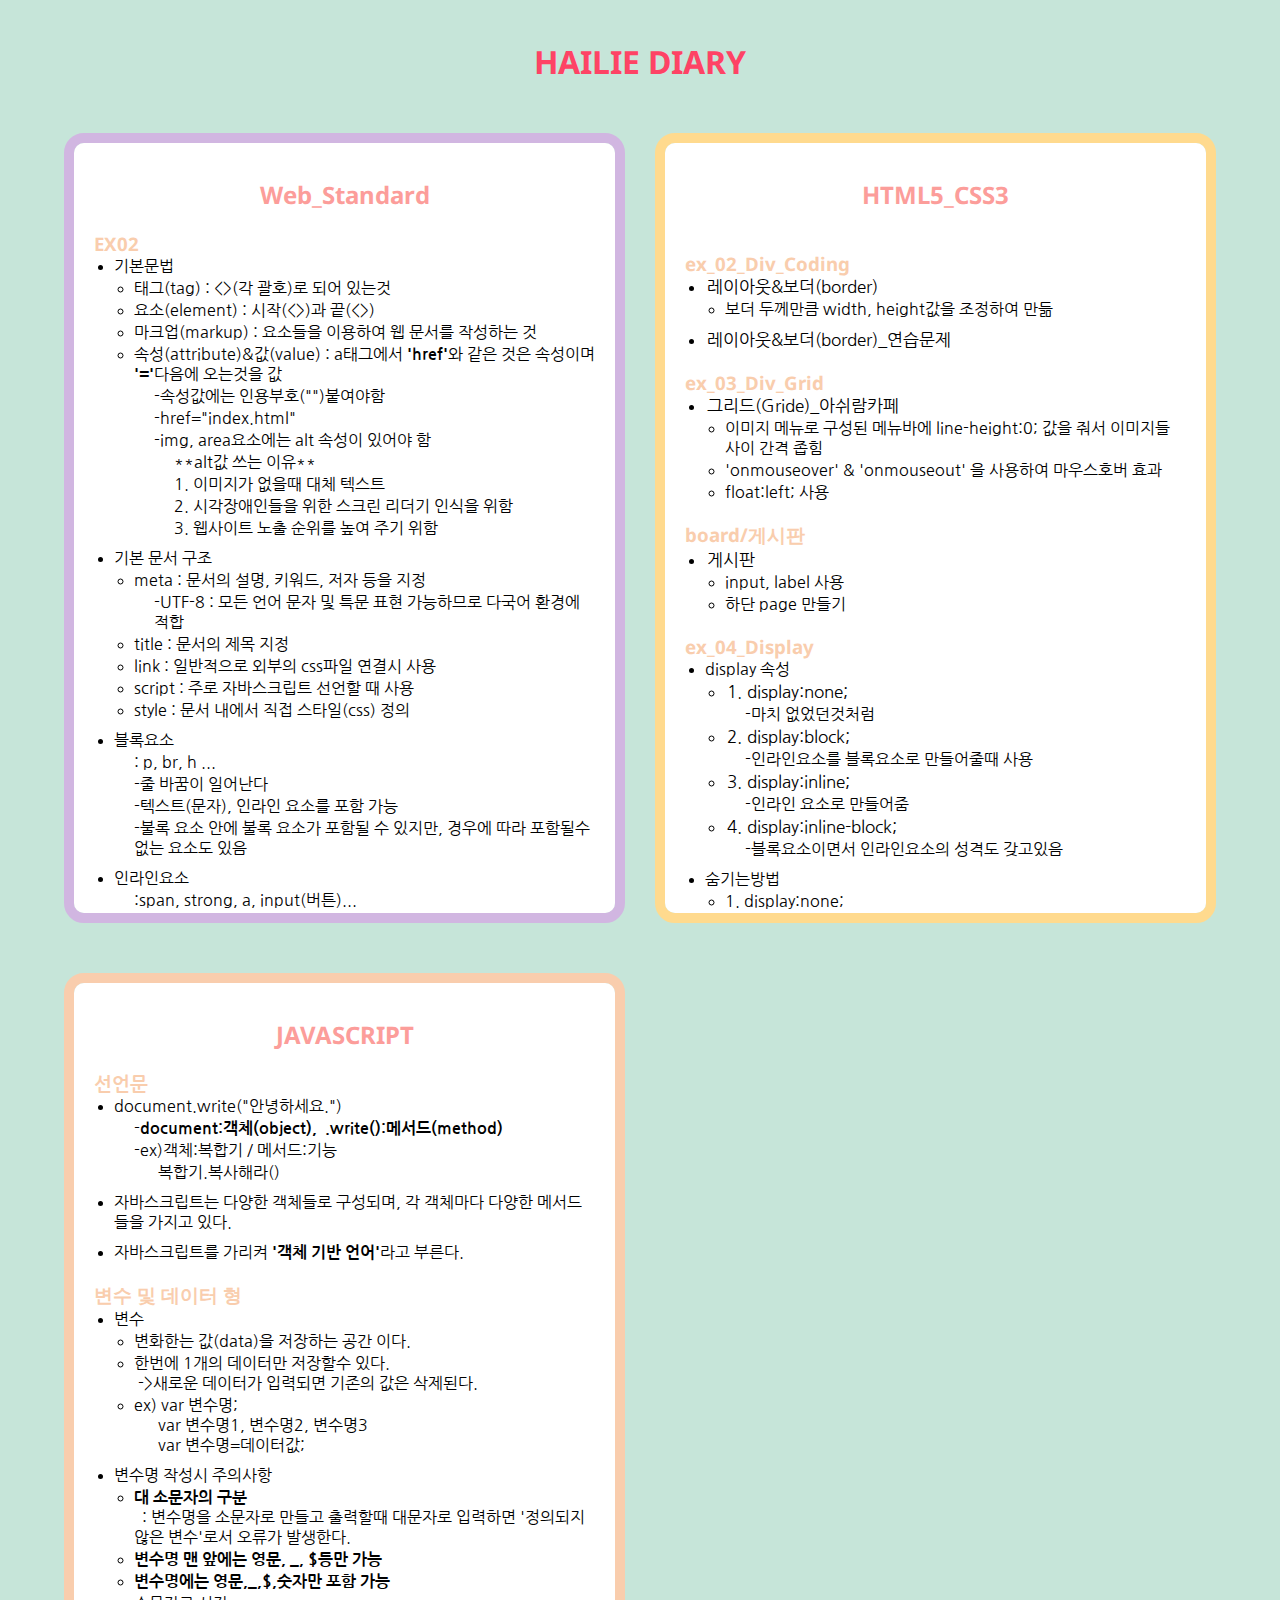
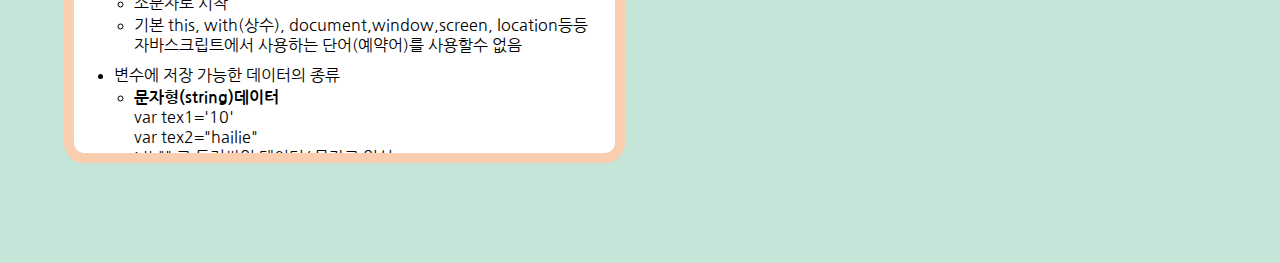
==== diary/index.html @ 3998e0fb "다이어리 - flex 개념 추가" ====
<!doctype html>
<html lang="ko">
<head>
	<meta charset="UTF-8">
	<title>HAILIE DIARY</title>
	<link href="https://fonts.googleapis.com/css?family=Nanum+Gothic:400,700|Noto+Sans:400,700" rel="stylesheet">
	<style>
		*{margin:0; padding:0; font-family: 'Nanum Gothic', sans-serif;}
		body{background:#c6e5d9; margin-top:40px; }
		p,a,ul,li{font-family: 'Nanum Gothic', sans-serif;}
		#BOX{width:90%; margin: 50px auto 20px auto; }
		#box1{width:47%; height:770px; overflow:hidden; overflow-y:scroll; background:#fff; border:10px solid #d1b6e1; border-radius:20px; float:left; margin-bottom:50px;}
		#box2{width:47%; height:770px; overflow:hidden; overflow-y:scroll; margin-bottom:50px; background:#fff; border:10px solid #ffda8e; border-radius:20px; float:right;}
		#box3{width:47%; height:770px; overflow:hidden; overflow-y:scroll; margin-bottom:100px; background:#fff; border:10px solid #f9cdad; border-radius:20px; float:left;}
		#box4{width:47%; height:770px; overflow:hidden; overflow-y:scroll; margin-bottom:100px; background:#fff; border:10px solid #a5d296; border-radius:20px; float:right;}
			#box_wrap{padding:15px 20px;}
			h1,h2,h3{color:; font-family: 'Noto Sans', sans-serif; }
			
			h1{color:#fe4365; text-align:center;}
			h2{color:#fc9d9a;padding:20px 0; text-align:center;}
			h3{color:#f9cdad; margin-top:20px;}
			h3>a{color:#f9cdad; margin-top:20px;}
			ul>li{margin-left:20px; margin-bottom:10px;}
			ul li a{padding:2px; text-decoration: none; font-size:17px;}
			ul li>a:hover{color:#3b8686; background:#f8f1dd; font-weight:bold;}
			ul>li>ul>li{margin-bottom:2px; margin-top:2px;}
			a{text-decoration:none; color:#000;}
			
		.mb2{margin-bottom:20px;}
		.mt0{margin-top:0;}
		.purple{color:#bf00ff;}
		.red{color:red; }
		.navy{color:navy;}
		.w50{display:block; width:50px; float:left;}
		.w60{display:block; width:60px; float:left;}
		.w90{display:block; width:90px; float:left;}
		.w120{display:block; width:120px; float:left;}
		.w150{display:block; width:150px; float:left;}
		.w200{display:block; width:200px; float:left;}
		.w250{display:block; width:250px; float:left;}
		.w300{display:block; width:300px; float:left;}
		.w350{display:block; width:350px; float:left;}
		.w450{display:block; width:450px; float:left;}
		.float{float:left;}
		.fr{float:right;}
		.stnone{list-style:none;}
		
	</style>
	<link rel="stylesheet" href="style.css"/>
</head>
<body>
	<h1>HAILIE DIARY</h1>
	<div id="BOX">
		<div id="box1">
			<div id="box_wrap">
				<h2>Web_Standard</h2>
				<ul>
					<!-- <h3>20190218</h3> -->
					<h3 class="mt0">EX02</h3>
					<li>기본문법
						<ul>
							<li>태그(tag) : <>(각 괄호)로 되어 있는것</li>
							<li>요소(element) : 시작(<>)과 끝(<>)</li>
							<li>마크업(markup) : 요소들을 이용하여 웹 문서를 작성하는 것</li>
							<li>속성(attribute)&값(value) : a태그에서 <strong>'href'</strong>와 같은 것은 속성이며 <strong>'='</strong>다음에 오는것을 값
								<ul style="list-style:none;">
									<li> -속성값에는 인용부호("")붙여야함</li>
									<li> -href="index.html"</li>
									<li> -img, area요소에는 alt 속성이 있어야 함
										<ul style="list-style:none;">
											<li>**alt값 쓰는 이유**</li>
											<li>1. 이미지가 없을때 대체 텍스트</li>
											<li>2. 시각장애인들을 위한 스크린 리더기 인식을 위함</li>
											<li>3. 웹사이트 노출 순위를 높여 주기 위함</li>
										</ul>
									</li>
								</ul>						
							</li>
						</ul>
					</li>
					<li>기본 문서 구조
						<ul>
							<li>meta : 문서의 설명, 키워드, 저자 등을 지정
								<ul style="list-style:none;">
									<li> -UTF-8 : 모든 언어 문자 및 특문 표현 가능하므로 다국어 환경에 적합</li>
								</ul>
							</li>
							<li>title : 문서의 제목 지정</li>
							<li>link : 일반적으로 외부의 css파일 연결시 사용</li>
							<li>script : 주로 자바스크립트 선언할 때 사용</li>
							<li>style :  문서 내에서 직접 스타일(css) 정의</li>
						</ul>
					</li>
					<li>블록요소
						<ul style="list-style:none;">
							<li>: p, br, h ...</li>
							<li>-줄 바꿈이 일어난다</li>
							<li>-텍스트(문자), 인라인 요소를 포함 가능</li>
							<li>-불록 요소 안에 불록 요소가 포함될 수 있지만, 경우에 따라 포함될수 없는 요소도 있음</li>
						</ul>
					</li>
					<li>인라인요소
						<ul style="list-style:none;">
							<li>:span, strong, a, input(버튼)...</li>
							<li>-줄 바꿈이 일어나지 않음</li>
							<li>-텍스트(문자), 인라인 요소를 포함할 수 있다.</li>
							<li>-인라인 요소는 블록 요소를 포함할 수 없다.</li>
							<li>-인라인 요소와 텍스트는 블록 요소 안에 포함되어야 한다.</li>
							<li>-인라인요소를 블록 요소로 설정해주고 싶을때 display:block; </li>
						</ul>
					</li>
					<li><a href="Web_Standard/ex02/unit02_01.html" target="_">h, p, br 요소</a>
						<ul>
							<li>h : 제목/ h1~h6
								<ul style="list-style:none;">
									<li>h1은 상호명(로고)으로 처리</li>
									<li>순서대로 정의할것 h1 > h2 > h3</li>
									<li>내용의 흐름이나 중요도에 따라 여러번 정의 가능</li>
								</ul>
							</li>
							<li>p : 단락을 정의하는 문단태그</li>
							<li>br : 줄바꿈 태그</li>
						</ul>
					</li>
					<li><a href="Web_Standard/ex02/unit02_02.html" target="_">Entity 코드(특수문자) 연습</a></li>
					<li><a href="Web_Standard/ex02/Entity.html" target="_">Entity 코드(특수문자) 정리</a>
						<ul>
							<li>모든 나라에서 동일하게 사용되는 특수 문자</li>
						</ul>
					</li>
					<li><a href="Web_Standard/ex02/unit03_01.html" target="_">텍스트 관련 요소의 사용</a>
						<ul>
							<li><span class="w120">abbr</span>보조설명</li>
							<li><span class="w120">address</span>문서의 연락처 정보 </li>
							<li><span class="w120">strong</span><strong>텍스트 강조</strong></li>
							<li><span class="w120">sub</span><sub>아랫첨자</sub></li>
							<li><span class="w120">sup</span><sup>윗첨자</sup></li>
							<li><span class="w120">blockquote</span>인용문</li>
							<li><span class="w120">em</span><em>이탤릭체</em></li>
							<li><span class="w120">ins</span><ins>밑줄</ins></li>
							<li><span class="w120">del</span><del>가운데 취소 선</del> </li>
						</ul>
					</li>
					<li><a href="Web_Standard/ex02/unit03_02.html" target="_">텍스트 관련 요소의 사용</a>
						<ul>
							<li><span class="w120">mark</span><mark>형광펜</mark> ( 다른색상을 쓰고싶다면 css로변경)</li>
							<li><span class="w120">meter</span>value값을 줘야 수치가보임</li>
							<li><span class="w120">progress</span>max, value 값 필요/ 진행상태보여주기</li>
							<li><span class="w120">time</span>time datetime="1993-12-05" 지금은 실행안됌</li>
							<li><span class="w120">ruby, rt</span>한자 </li>
						</ul>
					</li>
					<li><a href="Web_Standard/ex02/unit04_01.html" target="_">목록 문단 입력하기</a>
						<ul>
							<li><span class="w120">o</span>순차적 목록</li>
							<li><span class="w120">ul</span>비순차적 목록</li>
						</ul>
					</li>
					<li><a href="Web_Standard/ex02/unit04_02.html" target="_">목록 정의하기</a>
						<ul>
							<li><span class="w120">dl</span>정의 내리고자 하는 용어 정리 리스트</li>
							<li><span class="w120">dt</span>타이틀</li>
							<li><span class="w120">dd</span>내용</li>
						</ul>
					</li>
					<li><a href="Web_Standard/ex02/index2.html" target="_">시맨틱 태그1 : 위치 역할</a>
						<ul>
							<li>시맨틱 태그 : 의미가 있는 태그
								<ul style="list-style:none;">
									<li> : 개발자로 하여금 문서의 의미론적인 구조를 쉽게 파악할 수 있게 해줌</li>
									<li> : 검색엔진에게도 의미론적으로 중요한 부분과 덜 중요한 부분을 파악 할 수 있게 해주어 효율적인 검색을 하도록 만듦<br/>&nbsp;&nbsp;(쉽게 검색되는 문서를 만들수록 검색엔진에 쉽게 노출/ 아무리 좋은 내용을 가진 문서라도 검색엔진에 노출이 안되면 무용지물</li>
									<li> : 낮은 브라우저에서 인지 못하므로 아이디 설정 해줄것 **</li>
									<li><span class="w120">-header</span>사이트 전체에 대한 머릿말, 사이트 제목, GNB</li>
									<li><span class="w120">-section</span>컨텐츠</li>
									<li><span class="w120">-nav</span>메뉴</li>
									<li><span class="w120">-aside</span>페이지의 주요 내용을 제외한 부수적 내용</li>
									<li><span class="w120">-article</span>페이지에서 전달하고자 하는 실제 내용, 독립적인 문서로서 베포 가능한 문단</li>
									<li><span class="w120">-footer</span>페이지 혹은 회사 정보 등 하단 요소들의 그룹, 저작권 정보 연락처 등</li>
								</ul>
							</li>
						</ul>
					</li>
					<li><a href="Web_Standard/ex02/unit05_02.html" target="_">시맨틱 태그 적용</a></li>
					<li><a href="Web_Standard/ex02/index3.html" target="_">연습문제1(시맨틱태그적용)</a>
						<ul>
							<li><span class="w120">float:left;</span>띄워서 옆으로 정렬/ 부모가 자식을 감싸는 규칙 해제</li>
							<li><span class="w120">clear:both;</span>float:left로 옆으로 정렬한걸 아래로 떨어지게 하기</li>
						</ul>
					</li>
					<li><a href="Web_Standard/ex02/total01.html" target="_">연습문제2</a></li>
					<li class="mb2"><a href="Web_Standard/ex02/total2.html" target="_">연습문제3</a></li>
					
					<!-- <h3>20190219</h3> -->
					<h3>EX03</h3>
					<li><a href="Web_Standard/ex03/unit01_01.html" target="_">이미지 삽입하기 : img</a>
						<ul>
							<li>웹 문서에 이미지를 불러오는 요소 / 인라인요소</li>
						</ul>
					
					</li>
					<li><a href="Web_Standard/ex03/unit01_02.html" target="_">이미지 캡션 달기 : figure, figcaption</a>
						<ul>
							<li><span class="w120">figure</span>이미지와, figcaption감싸주는 부모태그</li>
							<li><span class="w120">figcaption</span>이미지 설명글</li>
						</ul>
					</li>
					<li><a href="Web_Standard/ex03/unit02_01.html" target="_">사운드 삽입하기 : audio</a>
						<ul>
							<li>source src="" / :source 는 단일로 사용 ( 많은브라우저에서 보이기위함) </li>
						</ul>
					</li>
					<li><a href="Web_Standard/ex03/unit02_02.html" target="_">동영상 무비 삽입하기 : video</a></li>
					<li><a href="Web_Standard/ex03/unit03_01.html" target="_">하이퍼링크 요소 다루기 : a</a>
						<ul>
							<li>텍스트 또는 이미지를 통해 다른곳으로 정보를 연결해 주는 역할</li>
						</ul>
					</li>
					<li><a href="Web_Standard/ex03/unit03_02.html" target="_">네임앵커를 이용하기 : ID, #</a>
						<ul>
							<li>이름을 지어주어 선택시 지어준 이름을 찾아 이동하기</li>
						</ul>
					</li>
					<li><a href="Web_Standard/ex03/unit03_03.html" target="_">이미지맵을 이용한 하이퍼링크 연결(좌표)</a></li>
					<li><a href="Web_Standard/ex03/unit04_01.html" target="_">인라인 프레임 삽입하기(frame)</a></li>
					<li><a href="Web_Standard/ex03/unit04_02.html" target="_">인라인 프레임에서 하이퍼링크 연결하기</a></li>
					<li><a href="Web_Standard/ex03/total1.html" target="_">연습문제1</a></li>
					<li><a href="Web_Standard/ex03/total2.html" target="_">연습문제2</a></li>
					
					<h3>EX04</h3>
					<li><a href="Web_Standard/ex04/unit01_01.html" target="_">테이블 삽입하기</a>
						<ul>
							<li><span class="w120">table</span>표</li>
							<li><span class="w120">tr</span>행</li>
							<li><span class="w120">th, td</span>열
								<ul>
									<li>블럭요소/width값, padding값 다 먹음</li>
									<li>border-collapse:collapse;</li>
								</ul>
							</li>
						</ul>
					</li>
					<li><a href="Web_Standard/ex04/unit01_02.html" target="_">테이블 삽입하기2</a>
						<ul>
							<li><span class="w120">colspan</span>열 합치기</li>
							<li><span class="w120">rowspan</span>행 합치기</li>
						</ul>
					</li>
					<!-- <h3>20190220</h3> -->
					<li><a href="Web_Standard/ex04/unit02_01.html" target="_">테이블 배경색 넣기 : col span="1"</a></li>
					<li><a href="Web_Standard/ex04/unit02_02.html" target="_">테이블 배경색 넣기 : thead/tbody/tfoot</a></li>
					<li><a href="Web_Standard/ex04/unit03_01.html" target="_">예약문의 : form>input종류</a>
						<ul>
							<li>form : 온라인 서식에서 작성한 값들을 서버 프로그랩(서버값 처리)으로 전송하는 역할</li>
							<li>블록요소</li>
							<li><span class="w120">action</span>서식에서 작성한 값들을 처리하는 서버 프로그램 주소</li>
							<li><span class="w120">method</span>서식의 값들을 서버 프로그램에 어떤 방법으로 전달 할 것인지 처리하는 부분
								<ul style="list-style:none;">
									<li>>get : 주소창에 중요한 정보값들이 노출, 전송할수 있는 데이터가 적음</li>
									<li>>post : 전송되는 데이터 값들이 노출되지 않음, 많은 양의 데이터 전송 가능</li>
								</ul>
							</li>
						</ul>
					</li>
					<li><a href="Web_Standard/ex04/unit03_02.html" target="_">예약문의 : input _ label>radio,checkbox</a>
						<ul>
							<li>label 에 감싼 input은 텍스트를 선택해도 선택이 가능</li>
							<li>라디오 버튼은 네임이 같아야 하고 / 네임이 다를경우 다 선택 됌***</li>
							<li>체크박스 네임은 다 달라야함 ***</li>
							<li style="list-style:none;">**input의 type**</li>
							<li>-text
								<ul style="list-style:none;">
									<li>: 한 줄 글 입력 상자</li>
									<li>: size 속성은 글상자의 가로길이</li>
									<li>: maxlength 속성은 최대 글자 수</li>
								</ul>
							</li>
							<li>-password
								<ul style="list-style:none;">
									<li>: 비밀번호 입력 상자, 입력된 내용은 * 로 표시</li>
								</ul>						
							</li>
							<li>-radio
								<ul style="list-style:none;">
									<li>:라디오 버튼</li>
									<li>:여러 중 하나만 선택 가능</li>
									<li>:name값이 같아야 함</li>
									<li>:value는 체크 시 실제 전송되는 값</li>
								</ul>
							</li>
							<li>-checkbox
								<ul style="list-style:none;">
									<li>:체크박스</li>
									<li>:다중 선택 가능</li>
									<li>:name값이 서로 다름</li>
								</ul>
							</li>
							<li>-submit
								<ul style="list-style:none;">
									<li>:전송 버튼</li>
									<li>:calue 속성은 버튼에 표시할 글자</li>
								</ul>
							</li>
							<li>-reset
								<ul style="list-style:none;">
									<li>:초기화 버튼</li>
								</ul>
							</li>
							<li>-button
								<ul style="list-style:none;">
									<li>:범용 버튼</li>
								</ul>
							</li>
							<li>-image
								<ul style="list-style:none;">
									<li>:이미지 버튼</li>
									<li>:alt 속성은 반드시 명시</li>
								</ul>
							</li>
							<li>-file
								<ul style="list-style:none;">
									<li>:첨부파일</li>
								</ul>
							</li>
							<li>-hidden
								<ul style="list-style:none;">
									<li>:화면에 표시되지 않음</li>
									<li>:사용자에게 노출할 필요가 없는 데이터 지정</li>
								</ul>
							</li>
						</ul>
					</li>
					<li><a href="Web_Standard/ex04/unit03_03.html" target="_">예약문의 : input버튼 _ image,submit,reset,button</a>
						<ul>
							<li>input에 글씨가 검은색이면 value / 회색이면 placeholder 값</li>
						</ul>
					</li>
					<li><a href="Web_Standard/ex04/unit04_01.html" target="_">예약문의 : fieldset>legend</a></li>
					<li><a href="Web_Standard/ex04/unit04_02.html" target="_">예약문의 : textarea/select</a>
						<ul>
							<li>첫번째 option ---선택---은 어떠한 행위를 하는것이 아닌 상단 노출이므로 value 값 없음 </li>
							<li>label에 for값과 textarea에 id값이 같아야 한다. / label에 for값은 분리될때만 필요하다. </li>
						</ul>
					</li>
					<li><a href="Web_Standard/ex04/total1.html" target="_">연습문제1_table</a></li>
					<li><a href="Web_Standard/ex04/total2.html" target="_">연습문제2_member login</a></li>
					
					
					<h3>EX05</h3>
					<li><a href="Web_Standard/ex05/unit01_01.html" target="_">블록 요소에 인라인 방식으로 CSS 적용</a></li>
					<li><a href="Web_Standard/ex05/unit01_02.html" target="_">span 요소의 사용과 특정 글자 꾸미기</a>
						<ul>
							<li><span class="w120">span</span>인라인요소, 문장 안에서 특정 요소 묶어줌</li>
						</ul>
					</li>
					<li><a href="Web_Standard/ex05/unit02_01.html" target="_">문서 전체의 배경 색상, 글자 색상 적용</a>
						<ul>
							<li>background-color:#000000; color:#ffffff;</li>
						</ul>
					</li>
					<li><a href="Web_Standard/ex05/unit02_02.html" target="_">문단에 CSS 적용</a></li>
					<li><a href="Web_Standard/ex05/unit03_01.html" target="_">link 요소로 CSS 문서 연결</a></li>
					<li><a href="Web_Standard/ex05/unit03_02.html" target="_">@import로 CSS 문서 연결</a>
						<ul>
							<li><span class="w120">@import</span>들여오는것 / 다른컴퓨터 또는 시스템으로부터 자기의 시스템안에 데이터등을 들여놓는것</li>
						</ul>				
					</li>
					<li><a href="Web_Standard/ex05/unit04_01.html" target="_">둥근 모서리 만들기 (prefix사용)</a>
						<ul>
							<li>border-radius:10px;</li>
							<li>벤더프리픽스(vender prefix)란? 각자 자기 웹사이트상에서 문제없이 실행되도록 속성 앞에 자사를 의미하는 머리글자를 추가하는것</li>
							<ul style="list-style:none;">
								<li>-webkit- 크롬,사파리</li>
								<li>-moz- 파이어폭스 </li>
								<li>-ms- 마이크로소프트</li>
								<li>-o-	오페라 </li>
							</ul>
						</ul>
					</li>
					<li><a href="Web_Standard/ex05/unit04_02.html" target="_">박스 그림자 효과 만들기(prefix사용)</a>
						<ul>
							<li>box-shadow:10px(x축) 10px(y축) 10px(블러) #000000;</li>
						</ul>
					</li>
					<li><a href="Web_Standard/ex05/total2.html" target="_">연습문제1</a></li>
					
					<!-- <h3>20190221</h3> -->
					<h3>EX06</h3>
					<li><a href="Web_Standard/ex06/unit01_01.html" target="_">태그 선택자 1 (h3,li)</a>
						<ul>
							<li>태그선택자란? 태그 이름 그대로 가져다 쓰는 선택자</li>
						</ul>
					</li>
					<li><a href="Web_Standard/ex06/unit01_02.html" target="_">태그 선택자 2 (h3,li)</a></li>
					<li><a href="Web_Standard/ex06/unit02_01.html" target="_">클래스 선택자 1</a>
						<ul>
							<li>class로 붙인 이름을 가져다 쓰는 선택자 / '.' 을 붙여 표기</li>
						</ul>
					</li>
					<li><a href="Web_Standard/ex06/unit02_02.html" target="_">클래스 선택자 2</a></li>
					<li><a href="Web_Standard/ex06/unit03_01.html" target="_">아이디 선택자 1</a>
						<ul>
							<li>id로 붙인 이름을 가져다 쓰는 선택자 / '#' 을 붙여 표기</li>
						</ul>
					</li>
					<li><a href="Web_Standard/ex06/unit03_02.html" target="_">아이디 선택자 2</a></li>
					<li><a href="Web_Standard/ex06/unit04_01.html" target="_">속성 선택자 1 : a[title]{ }</a></li>
					<li><a href="Web_Standard/ex06/unit04_02.html" target="_">속성 선택자 2 : a[title^,$,*]{ }</a>
						<ul>
							<li>(IE6에선 표현X)</li>
							<li>a[title="조주기능사"] >> 타이틀에 '조주기능사' 단어 찾기</li>
							<li>a[title^="제과"] >> 타이틀에 '제과' 로 시작하는 단어 들어가있는 타이틀 찾기</li>
							<li>a[title$="기능장"] >> 타이틀에 '기능장'으로 끝나는 단어 타이틀 찾기</li>
							<li>a[title*="산업기사"] >> 타이틀에 '산업기사' 단어 들어있는 타이틀 전부 찾기</li>
						</ul>
					</li>
					<li><a href="Web_Standard/ex06/unit05_01.html" target="_">자식 선택자 사용 : h2>span{ }</a>
						<ul>
							<li>현재 요소 내의 바로 아래 나오는 요소만을 가리키는 선택자(IE6에선 표현X)</li>
						</ul>
					</li>
					<li><a href="Web_Standard/ex06/unit05_02.html" target="_">인접 형제 선택자 사용 : li+li{} </a>
						<ul>
							<li>현재 요소 밖의 바로 뒤에 나오는 요소만을 가리키는 선택자(IE6에선 표현X)</li>
						</ul>
					</li>
					<li><a href="Web_Standard/ex06/unit06_01.html" target="_">링크 관련 가상 클래스 선택자 : a:link, visited, hover, active</a>
						<ul>
							<li>링크 걸린 글자에 스타일을 부여 하는것 (IE6에선 표현X)
								<ul style="list-style:none;">
									<li><span class="w120">a:link</span>링크된 글자를 보고만 있을 떄의 스타일을 주는 선택자</li>
									<li><span class="w120">a:visited</span>링크된 글자를 눌러 해당 페이지에 갔다가 돌아온 경우의 스타일을 주는 선택자</li>
									<li><span class="w120">a:hover</span>링크 걸린 글자에 마우스가 닿았을 경우의 스타일을 주는 선택자</li>
									<li><span class="w120">a:active</span>링크 걸린 글자가 활성화되었을 경우의 스타일을 주는 선택자 (클릭했다 돌아왔거나, 클릭하려다 만경우)</li>
									<li><span class="w120">a:focus</span>링크 걸린 글자에 포커스가 생길 경우의 스타일을 준느 선택자 (탭키 등으로 포커스가 나타날 경우)</li>
								</ul>
							</li>
						</ul>
					</li>
					<li><a href="Web_Standard/ex06/unit06_02.html" target="_">동적 가상 클래스 선택자 : input:hover, focus</a></li>
					<li><a href="Web_Standard/ex06/unit07_01.html" target="_">첫 번째, 짝수 번째, 세 번째 li 요소 꾸미기 : li:first-child, nth-child</a>
						<ul>
							<li>요소의 세부 조건까지 나타낼 수 있는 선택자 (IE6에선 표현X)
								<ul style="list-style:none;">
									<li>**수도 클래스 선택자 종류**</li>
									<li><span class="w120">:first-letter</span>요소의 첫 글자</li>
									<li><span class="w120">:first-line</span>요소의 첫 줄</li>
									<li><span class="w120">:first-child</span>같은 요소 중 첫 번째 요소</li>
									<li><span class="w120">:last-child</span>같은 요소 중 마지막 요소</li>
									<li><span class="w120">:before</span>요소의 맨 앞에 배치하는 마크업에는 없는 가상 요소</li>
									<li><span class="w120">:after</span>요소의 맨 뒤에 배치하는 마크업에는 없는 가상 요소</li>
								</ul>
							</li>
						</ul>
					</li>
					<li><a href="Web_Standard/ex06/unit07_02.html" target="_">순서와 관련있는 가상 선택자 : p:first-letter, first-line</a></li>
					<li><a href="Web_Standard/ex06/unit07_03.html" target="_">순서와 관련있는 가상 선택자 : p:first-letter, first-line</a></li>
					<li><a href="Web_Standard/ex06/unit8_01.html" target="_">전체 선택자 : *{ }</a>
						<ul>
							<li>페이지의 모든 요소를 가리키는 선택자</li>
						</ul>
					</li>
					<li><a href="Web_Standard/ex06/unit8_02.html" target="_">그룹 선택자(다중 선택자) : h1, h2, h3{ }</a></li>
					<li><a href="Web_Standard/ex06/unit9_01.html" target="_">소속을 정하는 트리 구조의 하위 자손 선택자 1 </a>
						<ul>
							<li><span class="w120">#healthBox2>p{ }</span>바로 밑에 자식만 선택</li>
						</ul>
					</li>
					<li><a href="Web_Standard/ex06/unit9_02.html" target="_">소속을 정하는 트리 구조의 하위 자손 선택자 2 </a>
						<ul>
							<li><span class="w120">#box1 h</span>#box1안에 h2 다 선택</li>
						</ul>
					</li>
					<li><a href="Web_Standard/ex06/unit10_01.html" target="_">속성 값의 상속 관계 알아보기: #cookingSrc p span{ }</a></li>
					<li><a href="Web_Standard/ex06/unit10_02.html" target="_">선택자간의 우선 순위 알아보기</a>
						<ul>
							<li><span class="w300">#bgPage1{color:#ffffff;}</span> >> 100점 <br/>
								<span class="w300">#bgPage1.bgPage2{color:#ccff00;}</span> >>110점 (id랑 class랑 붙여서 써야 110점이됌)<br/> 
								<span class="w300">span{color:red !important;}</span> >> span은 1점 이지만 "!important"를 붙임으로 제일 우선순위<br/>
							</li>
						</ul>
					</li>
					<li><a href="Web_Standard/ex06/total1.html" target="_">연습문제1</a></li>
					<li><a href="Web_Standard/ex06/total2.html" target="_">연습문제2</a></li>
				
					<!-- <h3>20190222</h3> -->
					<h3>EX07</h3>
					<li><a href="Web_Standard/ex07/unit01_01.html" target="_">글자와 관련된 속성</a>
						<ul>
							<li><span class="w150">font-weight</span>>>굵기 : bold, bolder(더굵게), normal, lighter </li>
							<li><span class="w150">font-family</span>>>서체</li>
							<li><span class="w150">font-style</span>>>서체모양:italic(기울게), bold, oblique(기울게), normal</li>
							<li><span class="w150">font-size</span>>>폰트크기</li>
							<li><span class="w150">font-variant</span>>>변체:normal, small-caps(소문자를 대문자로)</li>
							<li><span class="w150">color</span>>>폰트 색상</li>
							<li><span class="w150">font-variant</span>>>small-caps; 작은대문자 만들어!</li>
							<li><span class="w150">font</span>>>속성표기법(띄어쓰기로구분) <br/>
								<span class="w150">&nbsp;</span>EX)font : small-caps italic 30px "Times New Roman"</li>
						</ul>
					</li>
					<li><a href="Web_Standard/ex07/unit01_02.html" target="_">문단에 관련된 속성</a>
						<ul>
							<li><span class="w150">text-align</span>>>텍스트 정렬/블록 요소에만 사용 (left,center,right,justify)</li>
							<li><span class="w150">vertical-align</span>>>이미지나 폼 요소를 위, 가운데, 아래 등 세로정렬/img, input, select, th, td 등 사용(top, middle, bottom)</li>
							<li><span class="w150">line-height</span>>>줄 간격(%,em,px)</li>
							<li><span class="w150">text-decoration</span>>>밑줄, 윗줄, 가운데 줄, 밑줄 없애기(underline, overline, line-through, none)</li>
							<li><span class="w150">text-indent</span>>>문단의 첫머리 들여쓰기, 블록 요소에만 사용(px, %)</li>
							<li><span class="w150">text-transform</span>>>대소문자 변경(uppercase, lowercase, capitalize)</li>
							<li><span class="w150">word-spacing</span>>>단어와 단어 사이 간격 </li>
							<li><span class="w150">letter-spacing</span>>>글자와 글자간의 간격(px, %)</li>
						</ul>
					</li>
					<li><a href="Web_Standard/ex07/unit01_03.html" target="_">글 문단의 흐름 방향, 공백 처리에 관련된 속성</a>
						<ul>
							<li><span class="w150">direction</span>>>텍스트 방향 지정(ltr:왼쪽에서 오른쪽/rtl:오른쪽에서 왼쪽)</li>
							<li><span class="w150">white-space</span>
								>>화면창이 줄어들어도 자동줄바꿈 X: nowrap; (width값줘도 적용안됌) <br/>
								<span class="w150">&nbsp;</span>&nbsp;&nbsp;코딩창에 쓴대로 그대로 보여줘 : pre;  <br/>
								<span class="w150">&nbsp;</span>&nbsp;&nbsp;+overflow:hidden 추가하면 width값 이외의 텍스트 사라짐	
							</li>
							<li><span class="w150">overflow:hidden;</span>>>넘치는거 숨겨</li>
							<li><span class="w250">text-overflow:ellipsis;</span>>>width값때문에 넘쳐서 안보이는거 표시"..." /width 값보다 텍스트많아야함 </li>
						</ul>
					</li>
					<li><a href="Web_Standard/ex07/unit02_01.html" target="_">목록 문단에 이미지, 위치, 스타일 제어 : list-style</a>
						<ul>
							<li><span class="w150">list-style:none;</span>>>li 리스트 스타일 없애!</li>
							<li><span class="w150">list-style:disc;</span>>>기본 리스트 스타일 (점)</li>
							<li><span class="w150">list-style:circle;</span>>>투뎁스 리스트 스타일 (원)</li>
							<li><span class="w150">list-style:square;</span>>>쓰리뎁스 리스트스타일 (네모)</li>
							<li><span class="w250">list-style-image:url(img/btn.gif);</span>>>리스트스타일 이미지로</li>
							<li><span class="w250">list-style-position:inside;</span>들여쓰기</li>
							<li><span class="w250">list-style-position : outside;</span>내어쓰기</li>
							<li><span class="w250">list-style-type : upper-roman;</span>로마숫자</li>
							<li><span class="w250">list-style:hiragana inside;</span>히라가나</li>
						</ul>
					</li>
					<li class="red"><a href="Web_Standard/ex07/unit02_02.html" target="_" >인용부호, 특정 문자열과 같은 콘텐츠 생성</a>
						<ul>
							<li><span class="w250">counter-reset:[카운터명][정수]</span>>>카운터 초기화 하는 속성</li>
							<li><span class="w350">counter-increment:[카운터명][정수]</span>>>카운터를 증가시키는 속성</li>
							<li><span class="w350">counter([카운터명])'문자'</span>>>카운터를 사용하기위한 함수</li>
						</ul>
					</li>
					<li><a href="Web_Standard/ex07/unit03_01.html" target="_">요소의 크기 지정 및 여백 처리</a></li>
					
					<!-- <h3>20190225</h3> -->
					<li><a href="Web_Standard/ex07/unit03_02.html" target="_">다양한 속성으로 테두리 표시하기</a>
						<ul>
							<li>보더(border)? 테두리</li>
						</ul>
					</li>
					<li><a href="Web_Standard/ex07/border.html" target="_">보더(border)의 종류</a></li>
					<li><a href="Web_Standard/ex07/unit03_03.html" target="_">모서리가 둥근 테두리 만들기</a>
						<ul>
							<li><span class="w200">border-radius</span>>>모서리를 둥글게 만듦 (px, %)</li>
						</ul>
					</li>
					<li><a href="Web_Standard/ex07/unit03_04.html" target="_">테두리 외곽에 아우트라인 처리하기</a>
						<ul>
							<li>outline</li>
							<li><span class="w150">outline-style</span>>>아웃라인 스타일 </li>
							<li><span class="w150">outline-color</span>>>아웃라인 색상</li>
							<li><span class="w150">outline-width</span>>>아웃라인 두께</li>
						</ul>
					</li>
					<li><a href="Web_Standard/ex07/unit04_01.html" target="_">요소의 배경 처리</a>
						<ul>
							<li><span class="w150">background</span>>>속성표기법/ 배경색, 배경이미지, 배경 반복 여부, 배경 위치, 배경 고정 여부 등 </li>
							<li><span class="w150">background-color</span>>>배경 색상</li>
							<li><span class="w150">background-image</span>>>배경으로 쓸 이미지 </li>
							<li><span class="w150">background-repeat</span>>>배경이미지 어떻게 반복할지 (repeat, no-repeat, repeat-x, repeat-y)</li>
							<li><span class="w200">background-position</span>>>배경 이미지의 위치 설정 <br/>
								<span class="w200">&nbsp;</span>&nbsp;&nbsp;가로 : left, right, center, px, %, em <br/>
								<span class="w200">&nbsp;</span>&nbsp;&nbsp;세로 : top, bottom, center, px, %, em <br/>
								<span class="w200">&nbsp;</span>&nbsp;&nbsp;생략시 left, top 값이 기본 설정
							</li>             
							<li><span class="w200">background-attachment</span>>>배경 이미지를 고정시킬지 스크롤 되게 할지 결정 <br/>
								<span class="w200">&nbsp;</span>&nbsp;&nbsp;scroll : 화면이 스크롤되면 따라감(생략시 기본값) <br/> 
								<span class="w200">&nbsp;</span>&nbsp;&nbsp;fixed :배경의 위치가 화면 기준으로 고정 
							</li>
						</ul>
					</li>
					<li><a href="Web_Standard/ex07/unit05_01.html" target="_">이미지, 색상, 글자 투명도 조정</a>
						<ul>
							<li>투명도 : opacity/hsla,rgba</li>
							<li>부모에게 투명도가 주어지면 자식에게 상속 받는다 </li>
							<li>hsla(hue값,saturation값, lightness값, alpha값);</li>
							<li>rgba(red값,green값,blue값,alpha값);</li>
						</ul>
					</li>
					
					<!-- <h3>20190226</h3> -->
					<li><a href="Web_Standard/ex07/unit05_02.html" target="_">그림자 효과</a>
						<ul>
							<li>box-shadow/text-shadow</li>
						</ul>
					</li>
					<li><a href="Web_Standard/ex07/unit06_02.html" target="_">테이블에 관련된 속성</a></li>
					<li><a href="Web_Standard/ex07/total1.html" target="_">연습문제1</a></li>
					
					<h3>EX08</h3>
					<li><a href="Web_Standard/ex08/unit01_01.html" target="_">이미지 요소 옆에 문단 흐르게 만들기</a>
						<ul>
							<li>float:left;</li>
						</ul>
					</li>
					<li><a href="Web_Standard/ex08/unit01_02.html" target="_">단 구성하고 float 해제</a>
						<ul>
							<li><span class="w300">clear:left; = clear:both;</span>float되서 옆으로 딸려 올라갈뻔한 박스를 아래로 배치</li>
							<li>float 해제 해결 방법
								<ul style="list-style:none;">
									<li>1. float된 박스들의 바로 다음 박스에게 <strong>clear:both;</strong>한다
										<br/>&nbsp;&nbsp;&nbsp;&nbsp;-바로 다음에 박스가 없으면 안됨
									</li>
									<li>2. float된 박스들을 감싸는 박스를 다시 <strong>float:left;</strong>한다
										<br/>&nbsp;&nbsp;&nbsp;&nbsp;-그 float까지 연쇄적으로 해제해야 하며 width값 줘야 <abbr title="각각의 브라우저(크롬,IE,파이어폭스 등 )에도 구현될수 있도록 확인하고 맞추는것">크로스 브라우징</abbr> 됨
										<br/>&nbsp;&nbsp;&nbsp;&nbsp;<a href="HTML5_CSS3/ex_05_Clear_Fix/index1.html"target="_" style="color:#bf00ff; font-size:12px;">float에 float으로 대응하는 방법예제</a>
									</li>
									<li>3. float된 박스들을 감싸는 박스에 <strong>overflow:auto;/overflow:hidden;</strong>한다
										<br/>&nbsp;&nbsp;&nbsp;&nbsp;-자식 넓이가 늘어나면 부모가 자식을 다 보여줄수없음,세로 스크롤바가 생길 경우는 사용 불가능, width값 줘야 크로스 브라우징 됨
										<br/>&nbsp;&nbsp;&nbsp;&nbsp;<a href="HTML5_CSS3/ex_05_Clear_Fix/index2.html"target="_" style="color:#bf00ff; font-size:12px;">float에 overflow속성으로 대응하는 예제</a>
									</li>
									<li>4. float된 박스들을 감싸는 박스에 <strong>height값</strong>을 준다
										<br/>&nbsp;&nbsp;&nbsp;&nbsp;-본문 내용엔 높이를 주지 않으므로 세로 사이즈가 불변일 경우 아니면 사용불가
									</li>
									<li>5. float을 <strong>빈 엘리먼트</strong>로 clear하는 방법
										<br/>&nbsp;&nbsp;&nbsp;&nbsp;.clear{clear:both; padding:10px;}, 모든 박스 하단에 일일히 적용해야 해서 불편함
										<br/>&nbsp;&nbsp;&nbsp;&nbsp;-자식 넓이가 늘어나면 부모가 자식을 다 보여줄수없음,세로 스크롤바가 생길 경우는 사용 불가능, width값 줘야 크로스 브라우징 됨
										<br/>&nbsp;&nbsp;&nbsp;&nbsp;<a href="HTML5_CSS3/ex_05_Clear_Fix/index3.html"target="_" style="color:#bf00ff; font-size:12px;">float을 빈 엘리먼트로 clear하는 방법</a>
									</li>
									<li><mark>6. float된 박스들을 감싸는 박스에 가상요소 <strong>:after</strong> 를 주어 해제 한다<strong>(클리어픽스)</strong>
										<br/>&nbsp;&nbsp;&nbsp;&nbsp;-아무 부작용 X, width값 줘야 크로스브라우징 됨
										<br/>&nbsp;&nbsp;&nbsp;&nbsp;&nbsp;&nbsp;&nbsp;&nbsp;1번이 안되면 이 방법이 좋음
										<br/>&nbsp;&nbsp;&nbsp;&nbsp;<a href="HTML5_CSS3/ex_05_Clear_Fix/index4.html"target="_" style="color:#bf00ff; font-size:12px;">float을 가상 선택자:after로 clear하는 방법</a></mark>
									</li>
									<li>***부모 요소에 height값을 주면 float해제 효과가 있으나, 본문 내용에 height를 주면 유지보수가 힘드므로 꼭 필요한 경우가 아니면 height값 주지 않아야 함</li>
								</ul>
							</li>
						</ul>
					</li>
					<li><a href="Web_Standard/ex08/unit02_01.html" target="_">절대 좌표 방식으로 배치</a>
						<ul>
							<li>position:absolute;</li>
						</ul>
					</li> 
					<!-- <h3>20190227</h3> -->
					<li><a href="Web_Standard/ex08/unit02_02_test.html" target="_">상대 좌표 방식으로 배치</a>
						<ul>
							<li>position:relative;</li>
						</ul>
					</li>
					<li><a href="Web_Standard/ex08/unit02_03.html" target="_">고정 좌표 방식으로 배치</a>
						<ul>
							<li>position:fixed;</li>
						</ul>
					</li>
					<li><a href="Web_Standard/ex08/unit03_01.html" target="_">이미지 요소를 세로로 배치</a>
						<ul>
							<li>display:block;</li>
							<li>이미지(img)는 인라인 요소 이므로 display:block;으로 블록 요소로 바꾸어줌</li>
						</ul>
					</li>
					<li><a href="Web_Standard/ex08/unit03_02.html" target="_">목록 요소를 가로로 배치</a>
						<ul>
							<li>display:inline;</li>
						</ul>
					</li>
					<li><a href="Web_Standard/ex08/unit03_03.html" target="_">제목 텍스트 대신 이미지로 대체: display:none;</a>
						<ul>
							<li>display:none; : 아무것도 없었던것처럼!!</li>
						</ul>
					</li>
					<li><a href="Web_Standard/ex08/unit03_04.html" target="_">목록 문단, 정의 문단을 테이블 형식으로 배치</a>
						<ul>
							<li>display:table, table-cell;</li>
							<li>table태그를 쓰지 않고 테이블 만들기</li>
						</ul>
					</li>
					<li><a href="Web_Standard/ex08/unit04_01.html" target="_">다단에 구분선 표시</a>
						<ul>
							<li>column-count/column-rule/column-gap</li>
							<li>밴더프리픽스 써야함!</li>
						</ul>
					</li>
					<!-- <h3>20190228</h3> -->
					<li style="background-color: #ffccbc;"><a href="flexbox/ex01.html"><strong>display:flex</strong></a>
						<ul>
							<li><a href="flexbox/ex02.html">display : flex 기본 나열</a></li>
							<li><a href="flexbox/ex03.html">flex-direction : row, row-reverse, column, column-reverse</a></li>
							<li><a href="flexbox/ex04.html">flex-wrap: wrap, nowrap</a></li>
							<li><a href="flexbox/ex05.html">justify-content : flex-start, flex-end, center, space-around, space-evenly, space-between /아이템 중심축 기준으로 어떻게 배치할건지!</a></li>
							<li><a href="flexbox/ex06.html">align-item : center, baseline/ align-content: space-between, center</a></li>
							<li><a href="flexbox/ex07.html">item 값 /order, flex-grow, flex-shrink, flex-basis, align-self </a></li>
						</ul>
					</li>
					<li>
					    <a href="Web_Standard/ex08/unit04_02.html" target="_">display:flex</a>
					</li>					
					<li><a href="Web_Standard/ex08/unit04_03.html" target="_">box-flex 속성으로 비율로 크기 조정</a></li>
					<li><a href="Web_Standard/ex08/unit05_01.html" target="_">transform 속성으로 요소 변경</a>
						<ul>
							<li><span class="w300">transform:translate(20px.-30px);</span>우측으로 20px 위로 30px 이동</li>
							<li><span class="w300">transform:rotate(30deg);</span>시계 방향으로 30도 회전</li>
							<li><span class="w300">transform:scale(1.3,0.7);</span>가로130%확대 세로70%축소</li>
							<li><span class="w300">transform:skew(30deg,20deg);</span>가로 30도, 세로20도로 찌그러뜨림</li>
							<li>밴더프리픽스 써야함!</li>
						</ul>
					</li>
					<li><a href="Web_Standard/ex08/unit05_02.html" target="_">transition 속성으로 애니메이션 만들기</a>
						<ul>
							<li>background, color, height, width, transformation 등의 속성들에 애니메이션을 적용하는것 </li>
							<li>속성표기법! / 밴더프리픽스 사용!</li>
							<li><span class="w150">property</span>애니메이션 시킬 속성을 사용함</li>
							<li><span class="w150">duration</span>시작해서 끝날 떄까지 시간을 초 단위로 지정</li>
							<li><span class="w150">timingfunction</span>속도 변화 (큰 차이 없음)
								<ul>
									<li>linear:등속 = cubic-bezier(0,0,1,1)</li>
									<li>ease:느리게 시작했다가 빨라졌다 다시 느려짐 = cubic-bezier(0.25,0.1,0.25,0.1)</li>
									<li>ease-in:점점 빨라짐 = cubic-bezier(0.42,0,1,1)</li>
									<li>ease-out:점점 느려짐 = cubic-bezier(0,0,0.58,1)</li>
									<li>ease-in-out : 처음과 끝이 느림 = cubic-bezier(0.42,0,0.58,1)</li>
									<li>cubic-bezier(n,n,n,n) : 값을 입력해 가속/감속 조작</li>
								</ul>
							</li>
							<li><span class="w250">transition-delay:0.5s;</span>0.5초 이후에 작동</li>
						</ul>
					</li>
					<li><a href="Web_Standard/ex08/unit05_03.html" target="_">animation</a>
						<ul>
							<li>마우스 오버시 둥글게 변하기</li>
						</ul>
					</li>
					<li><a href="Web_Standard/ex08/unit05_04.html" target="_">animation2</a>
						<ul>
							<li>반복하여 도형 이동하기</li>
						</ul>
					</li>
					<li><a href="Web_Standard/ex08/unit05_05.html" target="_">overflow, clip</a>
						<ul>
							<li><span class="w120">overflow:hidden;</span>넘치는 컨텐츠를 숨기</li>
							<li><span class="w120">overflow:auto;</span>넘치는 컨텐츠가 존재할 경우에만 스크롤바를 생성해 줌</li>
							<li><span class="w120">overflow:scroll;</span>넘치는 컨텐츠가 없어도 스크롤바를 생성해 줌
								<ul style="list-style:none;">
									<li><span class="w120">-scroll-x/scroll-y</span>각 방향으로 스크롤바를 따로 처리하게 해줌</li>
								</ul>
							</li>
							<li><span class="w350">clip:rect(0px, 200px, 150px, 0px);</span>좌표를 지정한 부분만 보임</li>
						</ul>
					</li>
					<li><a href="Web_Standard/ex08/animation_190228.html" target="_">애니메이션 숙제</a></li>
					
					<!-- <h3>20190304</h3> -->
					<li><a href="Web_Standard/ex08/total2.html" target="_">연습문제</a></li>
					
					<h3>EX09</h3>
					<li><a href="Web_Standard/ex09/unit01_01.html" target="_">그라데이션 상자와 회원 가입 버튼 만들기</a>
						<ul>
							<li>background:linear-gradient(top, #ddd, #888);</li>
							<li>밴더프리픽스 써야함</li>
							<li>낮은 브라우저에서 실행이 안되므로 기본값 꼭 넣어줘야함 (background:#fff;)</li>
						</ul>
					</li>
					<li><a href="Web_Standard/ex09/unit01_02.html" target="_">그라데이션 메뉴바 만들기</a></li>
					<li><a href="Web_Standard/ex09/unit02_02.html" target="_">가로, 세로로 애니메이션되어 커지는 롤오버 이미지 만들기</a>
						<ul>
							<li>transition 사용</li>
						</ul>
					</li>
					<li><a href="Web_Standard/ex09/unit03_01.html" target="_">탭 구조를 이용한 Item Gallery</a></li>
					<li><a href="Web_Standard/ex09/unit04_01.html" target="_">이미지 배치하고 롤오버시 블러 효과 적용하기</a></li>
					<li><a href="Web_Standard/ex09/unit04_02.html" target="_">이미지 위에 웹 스티커 붙이기</a></li>
					<!-- <h3>20190305</h3> -->
					<li><a href="Web_Standard/ex09/unit05_01.html" target="_">로그인페이지(memberlogin)</a>
						<ul>
							<li>버튼 그림자 "border-style:none;" 해결</li>
							<li>input_인라인 요소 이지만 width값을 적용 가능(유일하게 input만 가능/ 중요한 아이므로) </li>
						</ul>
					</li>
					<!-- <h3>20190312</h3> -->
					<li><a href="Web_Standard/ex09/unit05_02.html" target="_">주문자 정보 만들기</a>
						<ul>
							<li>div를 display:table; 사용하여 table로 만들어주기</li>
						</ul>
					</li>
					<li><a href="Web_Standard/ex09/unit06_01.html" target="_">게시판</a>
						<ul>
							<li>테이블은 width값을 주지 않아도 "margin:0 auto;" 먹힘 (테이블 안에 컨텐츠들이 width값을 갖기 때문)</li>
							<li>th사이사이 세로 라인 #tableDesign th span {border-right:1px solid #333; display:block;}
							<br/>>>span이 인라인 요소이므로 display:block; 값을 주면 부모의 width값을 상속 받음
							</li>
							<li>마우스 오버시 손가락 모양 만들기 (cursor:pointer;) </li>
							<li>버튼 border-style:none; </li>
						</ul>
					</li>
					<li><a href="Web_Standard/ex09/unit07_01.html" target="_">해상도 크기에 따라 디자인 다르게 설정하기(미디어쿼리/반응형)</a>
						<ul>
							<li>Ctrl+alt_4 미디어쿼리 자동완성</li>
						</ul>
					</li>
					<li><a href="Web_Standard/ex09/total1.html" target="_">연습문제_메뉴만들기</a></li>
					<li><a href="Web_Standard/ex09/total2.html" target="_">연습문제_미디어쿼리이용해서 메뉴 만들기</a>
						<ul style="list-style:none;">
							<li>미디어쿼리 css로 연결해서 해결</li>
						</ul>
					</li>
				</ul>
			</div><!-- id="box_wrap" -->
		</div> <!-- #box1 -->
		<div id="box2">
			<div id="box_wrap">
				<h2>HTML5_CSS3</h2>
				<ul>
					<h3>ex_02_Div_Coding</h3>
					<!-- <h3>20190305</h3> -->
					<li><a href="HTML5_CSS3/ex_02_Div_Coding/index.html" target="_">레이아웃&보더(border)</a>
						<ul>
							<li>보더 두께만큼 width, height값을 조정하여 만듦</li>
						</ul>
					</li>
					<li><a href="HTML5_CSS3/ex_02_Div_Coding/index2.html" target="_">레이아웃&보더(border)_연습문제</a></li>
					<!-- <h3>20190306</h3> 개인작업 -->
					<!-- <h3>20190307</h3> -->
					<h3>ex_03_Div_Grid</h3>
					<li><a href="HTML5_CSS3/ex_03_Div_Grid/index.html" target="_">그리드(Gride)_아쉬람카페</a>
						<ul>
							<li>이미지 메뉴로 구성된 메뉴바에 line-height:0; 값을 줘서 이미지들 사이 간격 좁힘 </li>
							<li>'onmouseover' & 'onmouseout' 을 사용하여 마우스호버 효과</li>
							<li>float:left; 사용</li>
						</ul>
					</li>
					<h3>board/게시판</h3>
					<li><a href="HTML5_CSS3/board/index.html" target="_">게시판</a>
						<ul>
							<li>input, label 사용</li>
							<li>하단 page 만들기</li>
						</ul>
					</li>
					<!-- <h3>20190308</h3> -->
					<h3>ex_04_Display</h3>
					<li>display 속성
						<ul>
							<li><a href="HTML5_CSS3/ex_04_Display/index.html" target="_">1. display:none;</a>
								<ul style="list-style:none;">
									<li>-마치 없었던것처럼</li>
								</ul>
							</li>
							<li><a href="HTML5_CSS3/ex_04_Display/index1.html" target="_">2. display:block;</a>
								<ul style="list-style:none;">
									<li>-인라인요소를 블록요소로 만들어줄때 사용</li>
								</ul>
							</li>
							<li><a href="HTML5_CSS3/ex_04_Display/index1.html" target="_">3. display:inline;</a>
								<ul style="list-style:none;">
									<li>-인라인 요소로 만들어줌 </li>
								</ul>
							</li>
							<li><a href="HTML5_CSS3/ex_04_Display/index1.html" target="_">4. display:inline-block;</a>
								<ul style="list-style:none;">
									<li>-블록요소이면서 인라인요소의 성격도 갖고있음</li>
								</ul>
							</li>
						</ul>
					</li>
					<li>숨기는방법
						<ul>
							<li>1. display:none;
								<ul style="list-style:none;">
									<li>-마치 없었던것처럼</li>
								</ul>
							</li>
							<li><a href="HTML5_CSS3/ex_04_Display/index5.html" target="_">2. visibility:hidden;</a>
								<ul style="list-style:none;">
									<li>형태공간은 갖고있고 보이지 않는것</li>
								</ul>
							</li>
							<li><a href="HTML5_CSS3/ex_04_Display/index6.html" target="_">3. opacity:0;</a>
								<ul style="list-style:none;">
									<li>visibility:hidden; 와 같이 형태 공간은 갖고있지만 투명도 수치를 조절할수있음</li>
								</ul>
							</li>
						</ul>
					</li>
					
					<li><a href="HTML5_CSS3/ex_04_Display/index7.html" target="_">box-sizing: border-box;</a>
						<ul>
							<li>보더(border)와 패딩(padding)값이 박스안으로 들어감</li>
						</ul>
					</li>
					<li><a href="HTML5_CSS3/ex_04_Display/index8.html" target="_">보더(border)복습</a></li>
					<li>position
						<ul>
							<li><a href="HTML5_CSS3/ex_04_Display/index10.html" target="_">position:absolute; </a>
								<ul style="list-style:none;">
									<li>position:absolute; / z-index : 숫자;(높은 값을 쓸수록 제일 위에 뜬다)</li>
								</ul>
							</li>
						</ul>
						<ul>
							<li><a href="HTML5_CSS3/ex_04_Display/index11.html" target="_">position:relative; </a>
								<ul style="list-style:none;">
									<li>-부모 박스를 position:relative; 값을 주고 자식들에게 position:absolute; 값을 주면 부모 박스를 기준값으로 위치가 움직인다. </li>
								</ul>
							</li>
						</ul>
						<ul>
							<li><a href="HTML5_CSS3/ex_04_Display/index12.html" target="_">overflow:hidden; overflow-y:scroll;</a>
								<ul style="list-style:none;">
									<li>-부모박스 안에 자식들이 들어갔고, scroll값을 줌으로 안보이는 값 또한 볼수 있음</li>
								</ul>
							</li>
						</ul>
					</li>
					<h3>ex_05_Clear_Fix</h3>
					<li>clear:fix
						<ul>
							<li><a href="HTML5_CSS3/ex_05_Clear_Fix/index.html" target="_" >float에 아무런 대응도 하지 않은 상태의 예제</a></li>
							<li><a href="HTML5_CSS3/ex_05_Clear_Fix/index1.html" target="_" >float에 float으로 대응하는 방법예제</a></li>
							<li><a href="HTML5_CSS3/ex_05_Clear_Fix/index2.html" target="_" >float에 overflow속성으로 대응하는 예제</a></li>
							<li><a href="HTML5_CSS3/ex_05_Clear_Fix/index3.html" target="_" >float을 빈 엘리먼트로 clear하는 방법</a></li>
							<li><a href="HTML5_CSS3/ex_05_Clear_Fix/index4.html" target="_" class="red">float을 가상 선택자:after로 clear하는 방법 **중요**</a></li>
						</ul>
					</li>
					<h3>ex_06_Menu_Border</h3>
					<li>menu바 & 보더팁(border tip)
						<ul>
							<li><a href="HTML5_CSS3/ex_06_Menu_Border/index.html" target="_" >가로 메뉴 바</a>
								<ul style="list-style:none;">
									<li>:hover 값에서 패딩값을 보더만큼 적게 줌으로 해결</li>
								</ul>
							</li>
							<li><a href="HTML5_CSS3/ex_06_Menu_Border/index1.html" target="_" >세로 메뉴 바</a></li>
							<li><a href="HTML5_CSS3/ex_06_Menu_Border/index2.html" target="_" >보더팁(border tip)</a></li>
						</ul>
					</li>
					
					<h3>ex_07_Relative_Test</h3>
					<li>position 속성 사용해서 위치 잡기
						<ul>
							<li><a href="HTML5_CSS3/ex_07_Relative_Test/index1.html" target="_" >relative, absolute 예제</a></li>
							<li><a href="HTML5_CSS3/ex_07_Relative_Test/index2.html" target="_" >relative, absolute 예제</a></li>
							<li><a href="HTML5_CSS3/ex_07_Relative_Test/index3.html" target="_" >menu_1depth 예제</a></li>
							<li><a href="HTML5_CSS3/ex_07_Relative_Test/index4.html" target="_" >menu_아래로 떨어지는 2depth 예제</a></li>
							<li><a href="HTML5_CSS3/ex_07_Relative_Test/index4_1.html" target="_" >menu_아래로 떨어지는 2depth 예제복습</a></li>
							<!-- <h3>20190312</h3> -->
							<li><a href="HTML5_CSS3/ex_07_Relative_Test/index6.html" target="_" >menu_바로 밑에 float:left; 2depth 예제</a>
								<ul style="list-style:none;">
									<li><span class="w150">-.cf{*zoom:1;}</span> 낮은 브라우저에서 cf:after먹히지 않으므로 쓰는 해결방법 / 유효성검사에서 걸림</li>
									<li>-position:absolute; 사용해서 1depth와 2depth 위치 조정</li>
								</ul>
							</li>
						</ul>
					</li>
					<!-- <h3>20190313</h3> -->
					<h3>ex_08_Gnb_Menu</h3>
					<li>background-position
						<ul>
							<li><a href="HTML5_CSS3/ex_08_Gnb_Menu/index.html" target="_" >이미지로 구성된 2depth 메뉴 예제</a>
								<ul style="list-style:none;">
									<li>background-position 사용하여 이미지 위치값을 넣어줌 </li>
									<li>text-indent:9999px;_들여쓰기 내여쓰기 <br/>>> 사용하여 텍스트들 화면밖으로 보냄</li>
								</ul>
							</li>
						</ul>
					</li>
					<!-- <h3>20190315</h3> -->
					<h3>width:100% 메뉴</h3>
					<li><a href="HTML5_CSS3/water/index.html" target="_" >예제1)한국수자원공사</a></li>
					<li><a href="HTML5_CSS3/red/index.html" target="_" >예제2)빨간펜</a></li>
				</ul>
			</div><!-- id="box_wrap" -->
		</div><!-- id="box2" -->
		<div id="box3">
			<div id="box_wrap">
				<h2>JAVASCRIPT</h2>
				<h3 class="mt0"><a href="@javascript&JQuery/00_javascript/javascript01/javascript01.html" target="_">선언문</a></h3>
				<ul>
					<li> document.write("안녕하세요.")<br/>
						<ul class="stnone">
							<li>-<strong>document:객체(object),&nbsp;&nbsp;.write():메서드(method)</strong></li>
							<li>-ex)객체:복합기 / 메서드:기능</li>
							<li>&nbsp;&nbsp;&nbsp;&nbsp;&nbsp;&nbsp;복합기.복사해라()	</li>

						</ul>
					</li>
					<li>자바스크립트는 다양한 객체들로 구성되며, 각 객체마다 다양한 메서드들을 가지고 있다.</li>
					<li>자바스크립트를 가리켜 <strong>'객체 기반 언어'</strong>라고 부른다.</li>
				</ul>
				<h3>변수 및 데이터 형</h3>	
				<ul>
					<li>변수
						<ul>
							<li>변화한는 값(data)을 저장하는 공간 이다.</li>
							<li>한번에 1개의 데이터만 저장할수 있다. <br/>
							&nbsp;->새로운 데이터가 입력되면 기존의 값은 삭제된다.</li>
							<li>ex) var 변수명; <br/> &nbsp;&nbsp;&nbsp;&nbsp;&nbsp; var 변수명1, 변수명2, 변수명3 <br/> &nbsp;&nbsp;&nbsp;&nbsp;&nbsp; var 변수명=데이터값;</li>
						</ul>
					</li>
					<li>변수명 작성시 주의사항
						<ul>
							<li><strong>대 소문자의 구분</strong> <br/>&nbsp;&nbsp;: 변수명을 소문자로 만들고 출력할때 대문자로 입력하면 '정의되지 않은 변수'로서 오류가 발생한다.</li>
							<li><strong>변수명 맨 앞에는 영문, _, $등만 가능</strong></li>
							<li><strong>변수명에는 영문,_,$,숫자만 포함 가능</strong></li>
							<li>소문자로 시작 </li>
							<li>기본 this, with(상수), document,window,screen, location등등 자바스크립트에서 사용하는 단어(예약어)를 사용할수 없음 </li>
						</ul>
					</li>
					<li>변수에 저장 가능한 데이터의 종류
						<ul>
							<li><strong>문자형(string)데이터</strong><br/>
								var tex1='10'<br/>
								var tex2="hailie"<br/>
								: '',"" 로 둘러싸인 데이터/ 문자로 인식
							</li>
							<li><strong>숫자(number)형 데이터</strong> <br/>
								var num=10;<br/>
								: 숫자로 정의되는 데이터
							</li>
							<li><strong>논리(boolean)형 데이터</strong><br/>
								var result=true;<br/>
								: 데이터에 true(참) 또는 false(거짓)
							</li>
							<li><strong>널(null)형 데이터</strong><br/>
								var result = null; <br/>
								: null(비어있음)로 정의되는 데이터 
							</li>
						</ul>
					</li>
				</ul>
				<h3><a href="@javascript&JQuery/00_javascript/javascript02/javascript02.html">연산자</a></h3>
				<ul>
					<li><strong>산술연산자</strong>
						<ul>
							<li>피연산자(연산의 대상인 데이터)가 2개 필요하며 '이항 연산자'라고도 부른다.</li>
							<li class="stnone"><span class="w50">+</span>더하기</li>
							<li class="stnone"><span class="w50">-</span>빼기</li>
							<li class="stnone"><span class="w50">*</span>곱하기</li>
							<li class="stnone"><span class="w50">/</span>나누기</li>
							<li class="stnone"><span class="w50">%</span>나머지</li>
						</ul>
					</li>						
					<li><strong class="red">유효성 검사 오류를 막는 CDATA선언</strong>
						<ul>
							<li>오류의 원인은, 자바스크립트내에 들어간 html 태그 때문이다. 내부형으로 작성된 스크립트에서 html 태그를 포함하게 되면 정상적으로 작동하더라도 유효성 검사에서 오류가 뜬다.</li>
							<li>자바스크립트 코드를 외부형 파일로 따로 만들어 불러들이는 경우에는 문제가 없다.</li>
						</ul>
					</li>
					<li><strong>비교 연산자</strong>
						<ul>
							<li><span class="w60">A&gt;B</span>A가 B보다 크다</li>
							<li><span class="w60">A&gt;=B</span>A가B보다 크거나 같다</li>
							<li><span class="w60">A&lt;B</span>A가 B보다 작다</li>
							<li><span class="w60">A&lt;=B</span>A가 B보다 작거나 같다</li>
							<li><span class="w60">A==B</span>A와 B가 같다&nbsp;&nbsp;<span class="purple">데이터의 형(type)상관없음</span></li>
							<li><span class="w60">A!=B</span>A와 B가 다르다&nbsp;&nbsp;<span class="purple">데이터의 형(type)상관없음</span></li>
							<li><span class="w60">A===B</span>A와 B가 같다&nbsp;&nbsp;<span class="purple">데이터의 형(type)이 일치할 때 true</span></li>
							<li><span class="w60">A!==B</span>A와 B가 다르다&nbsp;&nbsp;<span class="purple">데이터의 형(type)이 일치할 때 true</span></li>
						</ul>
					</li>
					<li><strong>대입(할당)연산자</strong>
						<ul>
							<li><span class="w60">A=10</span>A=10</li>
							<li><span class="w60">A+=B</span>A=A+B</li>
							<li><span class="w60">A-=B</span>A=A-B</li>
							<li><span class="w60">A*=B</span>A=A*B</li>
							<li><span class="w60">A/=B</span>A=A/B</li>
							<li><span class="w60">A%=B</span>A=A%B</li>
						</ul>
					</li>
					<li><strong>증감 연산�
---- diary/style.css ----
@media screen and (max-width:1100px) {
	*{font-size:20px;}
    #box1,#box2,#box3,#box4{width:100%; float:left; margin-bottom:50px; }
	h1{font-size:30px;}
	h2{font-size:25px;}
	h3{font-size:22px;}
		
}
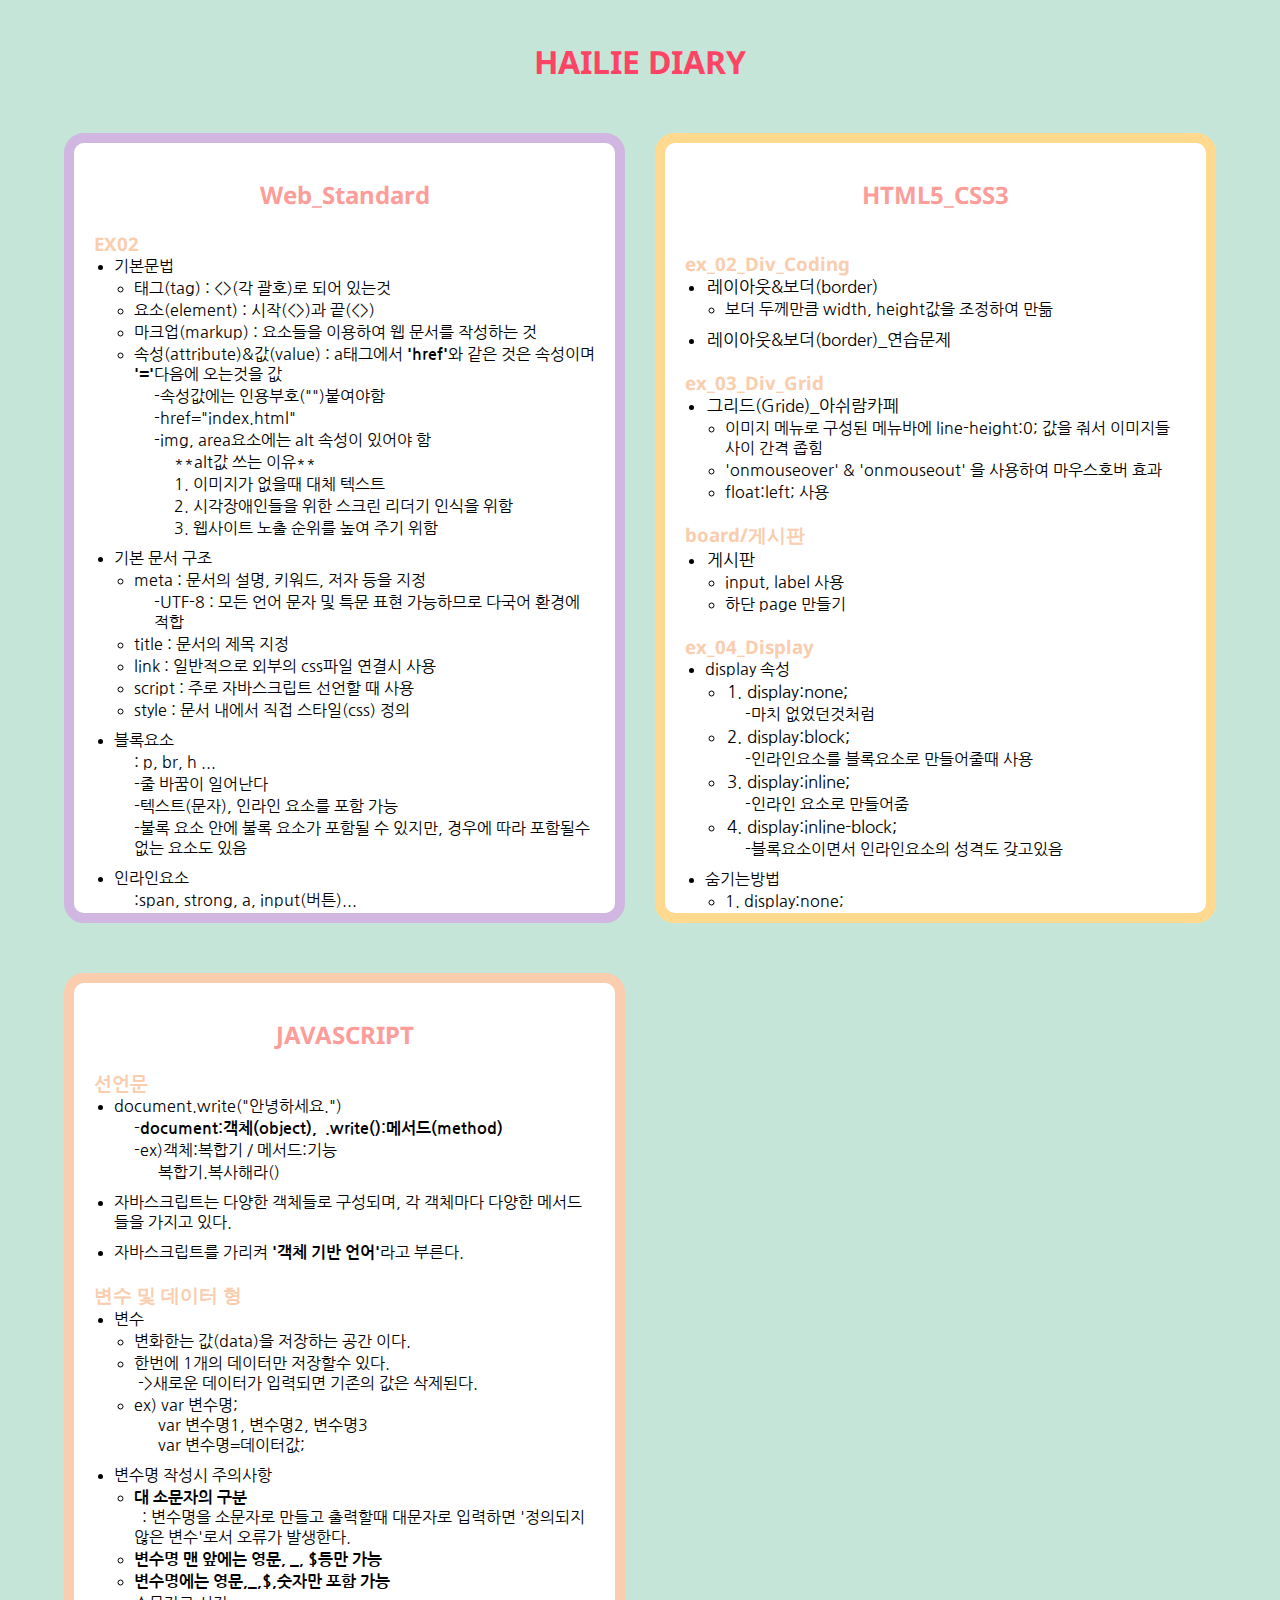
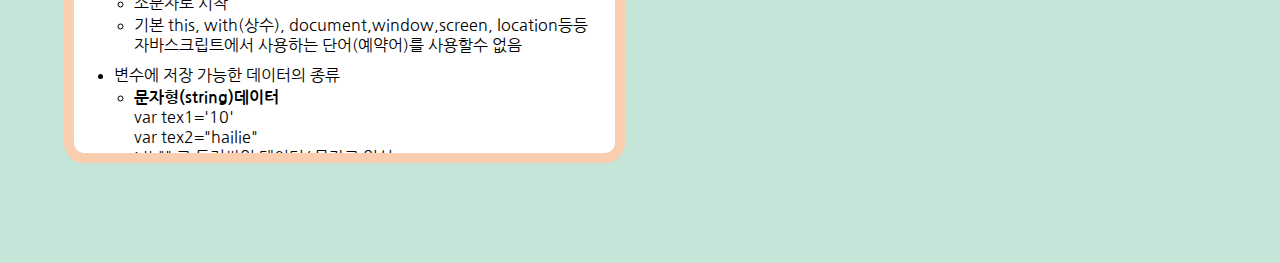
==== commit 36fc5754: "target="_"" ====
--- a/diary/index.html
+++ b/diary/index.html
@@ -685,12 +685,12 @@
 					<!-- <h3>20190228</h3> -->
 					<li style="background-color: #ffccbc;"><a href="flexbox/ex01.html"><strong>display:flex</strong></a>
 						<ul>
-							<li><a href="flexbox/ex02.html">display : flex 기본 나열</a></li>
-							<li><a href="flexbox/ex03.html">flex-direction : row, row-reverse, column, column-reverse</a></li>
-							<li><a href="flexbox/ex04.html">flex-wrap: wrap, nowrap</a></li>
-							<li><a href="flexbox/ex05.html">justify-content : flex-start, flex-end, center, space-around, space-evenly, space-between /아이템 중심축 기준으로 어떻게 배치할건지!</a></li>
-							<li><a href="flexbox/ex06.html">align-item : center, baseline/ align-content: space-between, center</a></li>
-							<li><a href="flexbox/ex07.html">item 값 /order, flex-grow, flex-shrink, flex-basis, align-self </a></li>
+							<li><a href="flexbox/ex02.html" target="_">display : flex 기본 나열</a></li>
+							<li><a href="flexbox/ex03.html" target="_">flex-direction : row, row-reverse, column, column-reverse</a></li>
+							<li><a href="flexbox/ex04.html" target="_">flex-wrap: wrap, nowrap</a></li>
+							<li><a href="flexbox/ex05.html" target="_">justify-content : flex-start, flex-end, center, space-around, space-evenly, space-between /아이템 중심축 기준으로 어떻게 배치할건지!</a></li>
+							<li><a href="flexbox/ex06.html" target="_">align-item : center, baseline/ align-content: space-between, center</a></li>
+							<li><a href="flexbox/ex07.html" target="_">item 값 /order, flex-grow, flex-shrink, flex-basis, align-self </a></li>
 						</ul>
 					</li>
 					<li>
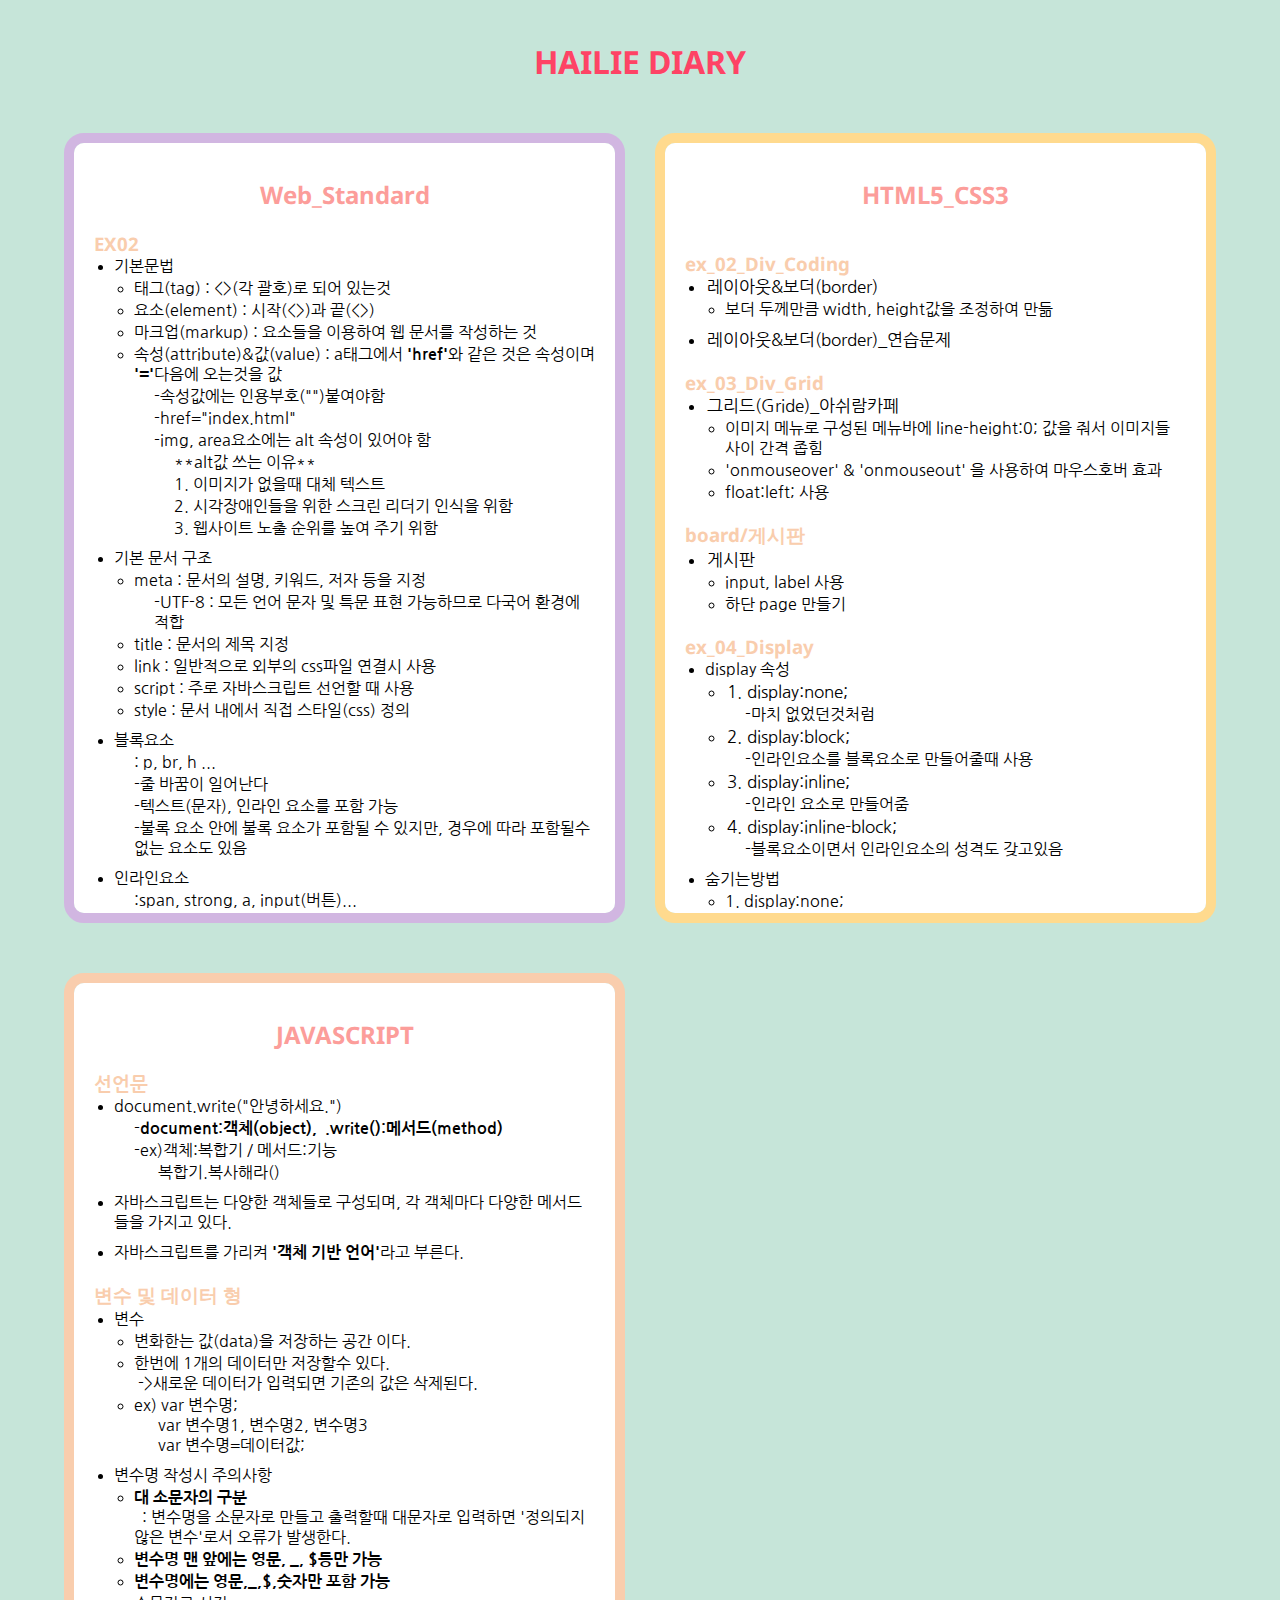
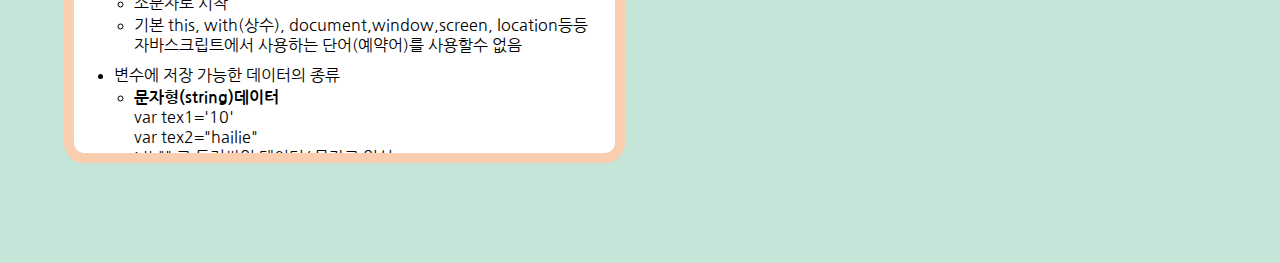
==== commit a188b2b1: "flex 수정" ====
--- a/diary/index.html
+++ b/diary/index.html
@@ -686,10 +686,33 @@
 					<li style="background-color: #ffccbc;"><a href="flexbox/ex01.html"><strong>display:flex</strong></a>
 						<ul>
 							<li><a href="flexbox/ex02.html" target="_">display : flex 기본 나열</a></li>
-							<li><a href="flexbox/ex03.html" target="_">flex-direction : row, row-reverse, column, column-reverse</a></li>
+							<li><a href="flexbox/ex03.html" target="_"><strong>flex-direction</strong></a>
+								<ul>
+									<li>row: 요소들을 텍스트의 방향과 동일하게 정렬합니다.</li>
+									<li>row-reverse: 요소들을 텍스트의 반대 방향으로 정렬합니다.</li>
+									<li>column: 요소들을 위에서 아래로 정렬합니다.</li>
+									<li>column-reverse: 요소들을 아래에서 위로 정렬합니다.</li>
+								</ul>
+							</li>
 							<li><a href="flexbox/ex04.html" target="_">flex-wrap: wrap, nowrap</a></li>
-							<li><a href="flexbox/ex05.html" target="_">justify-content : flex-start, flex-end, center, space-around, space-evenly, space-between /아이템 중심축 기준으로 어떻게 배치할건지!</a></li>
-							<li><a href="flexbox/ex06.html" target="_">align-item : center, baseline/ align-content: space-between, center</a></li>
+							<li><a href="flexbox/ex05.html" target="_"><strong>justify-content </strong>: 아이템 중심축 기준으로 어떻게 배치할건지!</a>
+								<ul>
+									<li>flex-start: 요소들을 컨테이너의 왼쪽으로 정렬합니다.</li>
+									<li>flex-end: 요소들을 컨테이너의 오른쪽으로 정렬합니다.</li>
+									<li>center: 요소들을 컨테이너의 가운데로 정렬합니다.</li>
+									<li>space-between: 요소들 사이에 동일한 간격을 둡니다.</li>
+									<li>space-around: 요소들 주위에 동일한 간격을 둡니다.</li>
+								</ul>
+							</li>
+							<li><a href="flexbox/ex06.html" target="_"><strong>align-item</strong></a>
+								<ul>
+									<li>flex-start: 요소들을 컨테이너의 꼭대기로 정렬합니다.</li>
+									<li>flex-end: 요소들을 컨테이너의 바닥으로 정렬합니다.</li>
+									<li>center: 요소들을 컨테이너의 세로선 상의 가운데로 정렬합니다.</li>
+									<li>baseline: 요소들을 컨테이너의 시작 위치에 정렬합니다.</li>
+									<li>stretch: 요소들을 컨테이너에 맞도록 늘립니다.</li>
+								</ul>
+							</li>
 							<li><a href="flexbox/ex07.html" target="_">item 값 /order, flex-grow, flex-shrink, flex-basis, align-self </a></li>
 						</ul>
 					</li>
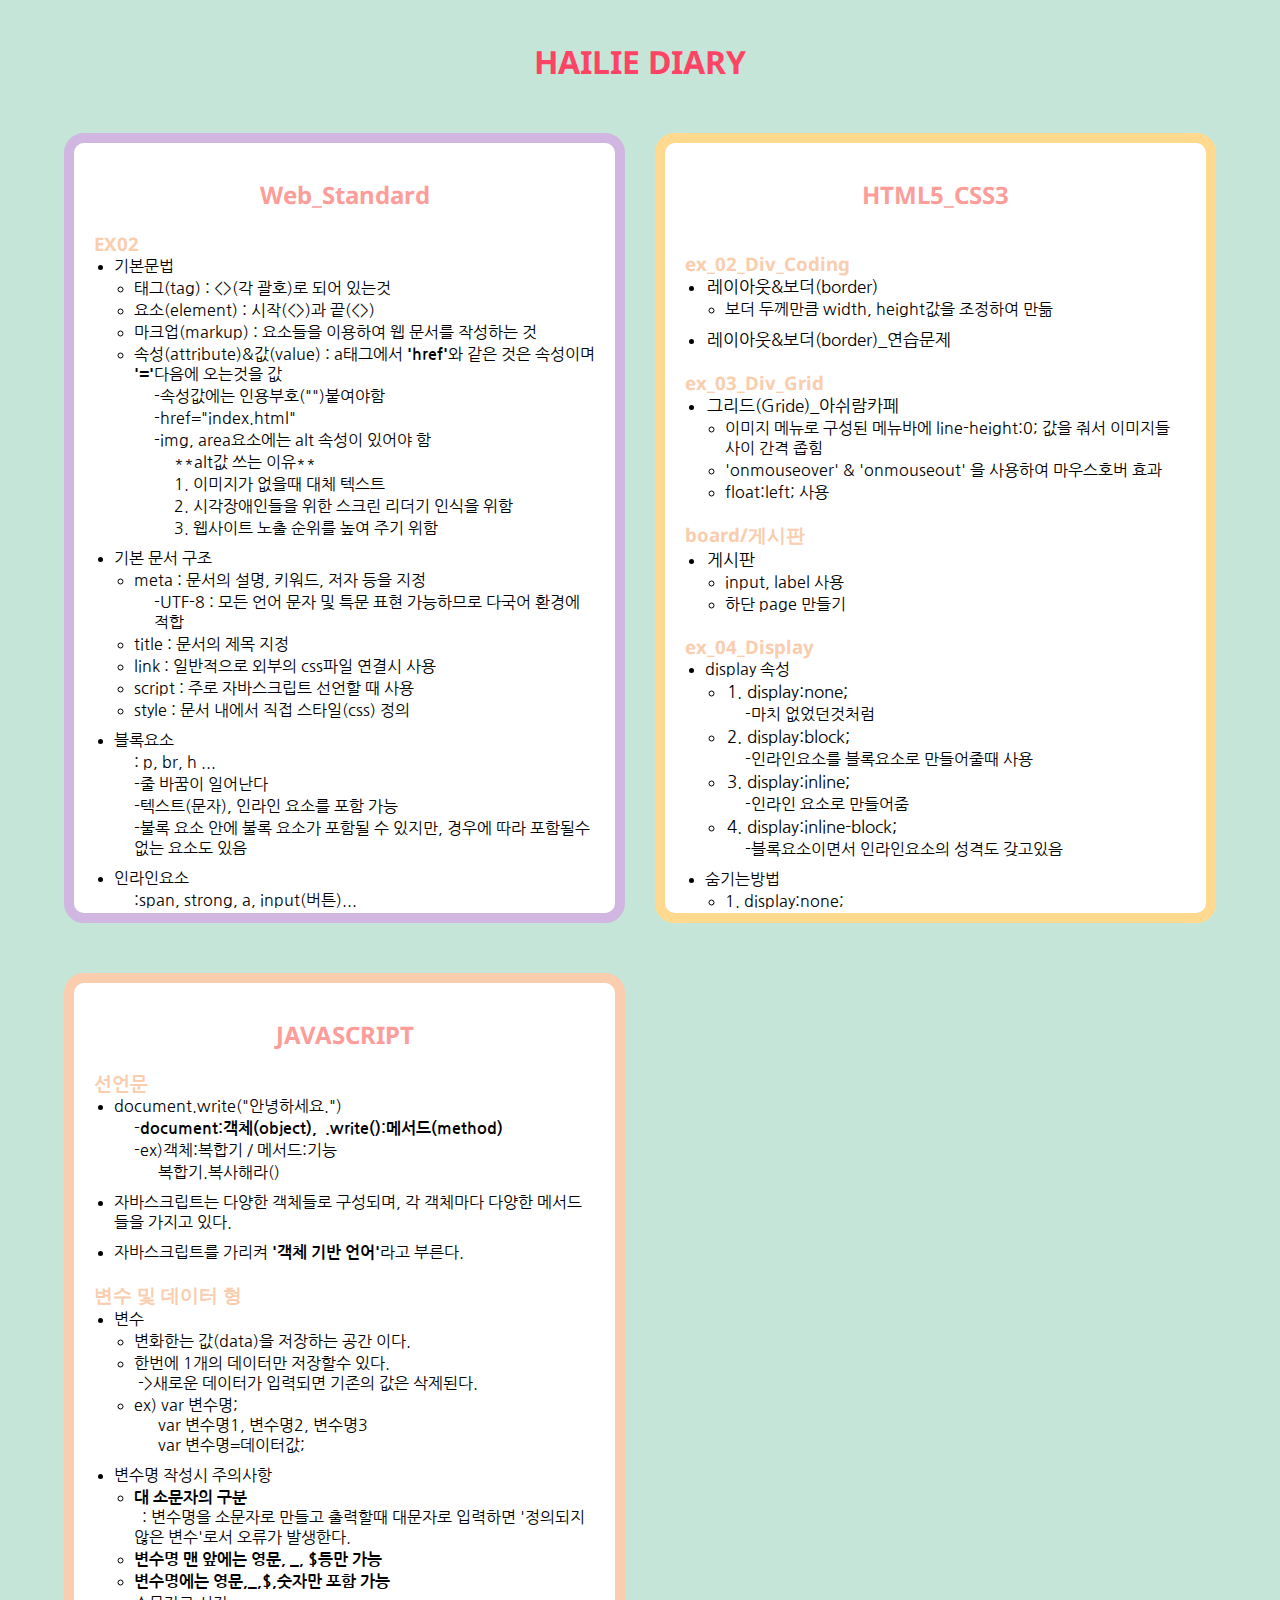
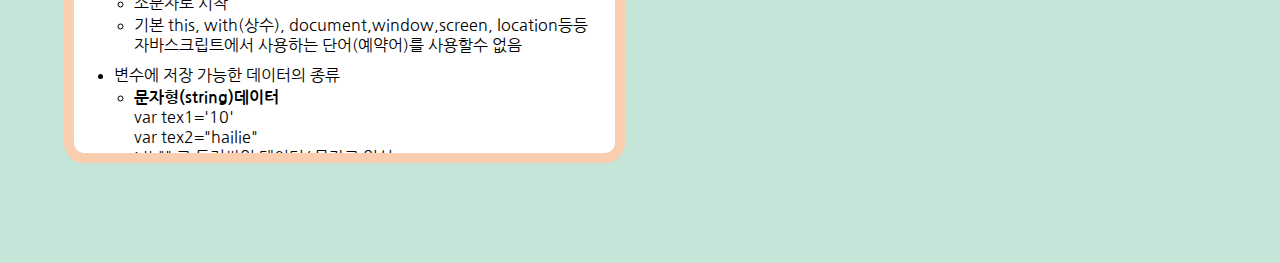
==== commit 87ba74f1: "flex" ====
--- a/diary/index.html
+++ b/diary/index.html
@@ -683,7 +683,8 @@
 						</ul>
 					</li>
 					<!-- <h3>20190228</h3> -->
-					<li style="background-color: #ffccbc;"><a href="flexbox/ex01.html"><strong>display:flex</strong></a>
+					<li style="background-color: #ffccbc; padding: 10px 0;"><a href="flexbox/ex01.html" target="-"><strong>display:flex</strong></a>
+						<a href="https://flexboxfroggy.com/#ko" target="-">FLEX FROGGY game</a>
 						<ul>
 							<li><a href="flexbox/ex02.html" target="_">display : flex 기본 나열</a></li>
 							<li><a href="flexbox/ex03.html" target="_"><strong>flex-direction</strong></a>
@@ -694,7 +695,13 @@
 									<li>column-reverse: 요소들을 아래에서 위로 정렬합니다.</li>
 								</ul>
 							</li>
-							<li><a href="flexbox/ex04.html" target="_">flex-wrap: wrap, nowrap</a></li>
+							<li><a href="flexbox/ex04.html" target="_"><strong>flex-wrap</strong></a>
+								<ul>
+									<li>nowrap: 모든 요소들을 한 줄에 정렬합니다.</li>
+									<li>wrap: 요소들을 여러 줄에 걸쳐 정렬합니다.</li>
+									<li>wrap-reverse: 요소들을 여러 줄에 걸쳐 반대로 정렬합니다.</li>
+								</ul>
+							</li>
 							<li><a href="flexbox/ex05.html" target="_"><strong>justify-content </strong>: 아이템 중심축 기준으로 어떻게 배치할건지!</a>
 								<ul>
 									<li>flex-start: 요소들을 컨테이너의 왼쪽으로 정렬합니다.</li>
@@ -713,7 +720,13 @@
 									<li>stretch: 요소들을 컨테이너에 맞도록 늘립니다.</li>
 								</ul>
 							</li>
-							<li><a href="flexbox/ex07.html" target="_">item 값 /order, flex-grow, flex-shrink, flex-basis, align-self </a></li>
+							<li><a href="flexbox/ex07.html" target="_"><strong>item</strong> 값 /order, flex-grow, flex-shrink, flex-basis, align-self </a>
+								<ul>
+									<li>order의 기본 값은 0이며, 양수나 음수로 바꿀 수 있습니다.</li>
+									<li>align-self는 개별 요소에 적용할 수 있는 또 다른 속성입니다.</li>
+								</ul>
+							</li>
+							<li><strong>flex-flow: row wrap; </strong>요소들을 가로선 상의 여러줄에 걸쳐 정렬하기 위해 사용</li>
 						</ul>
 					</li>
 					<li>
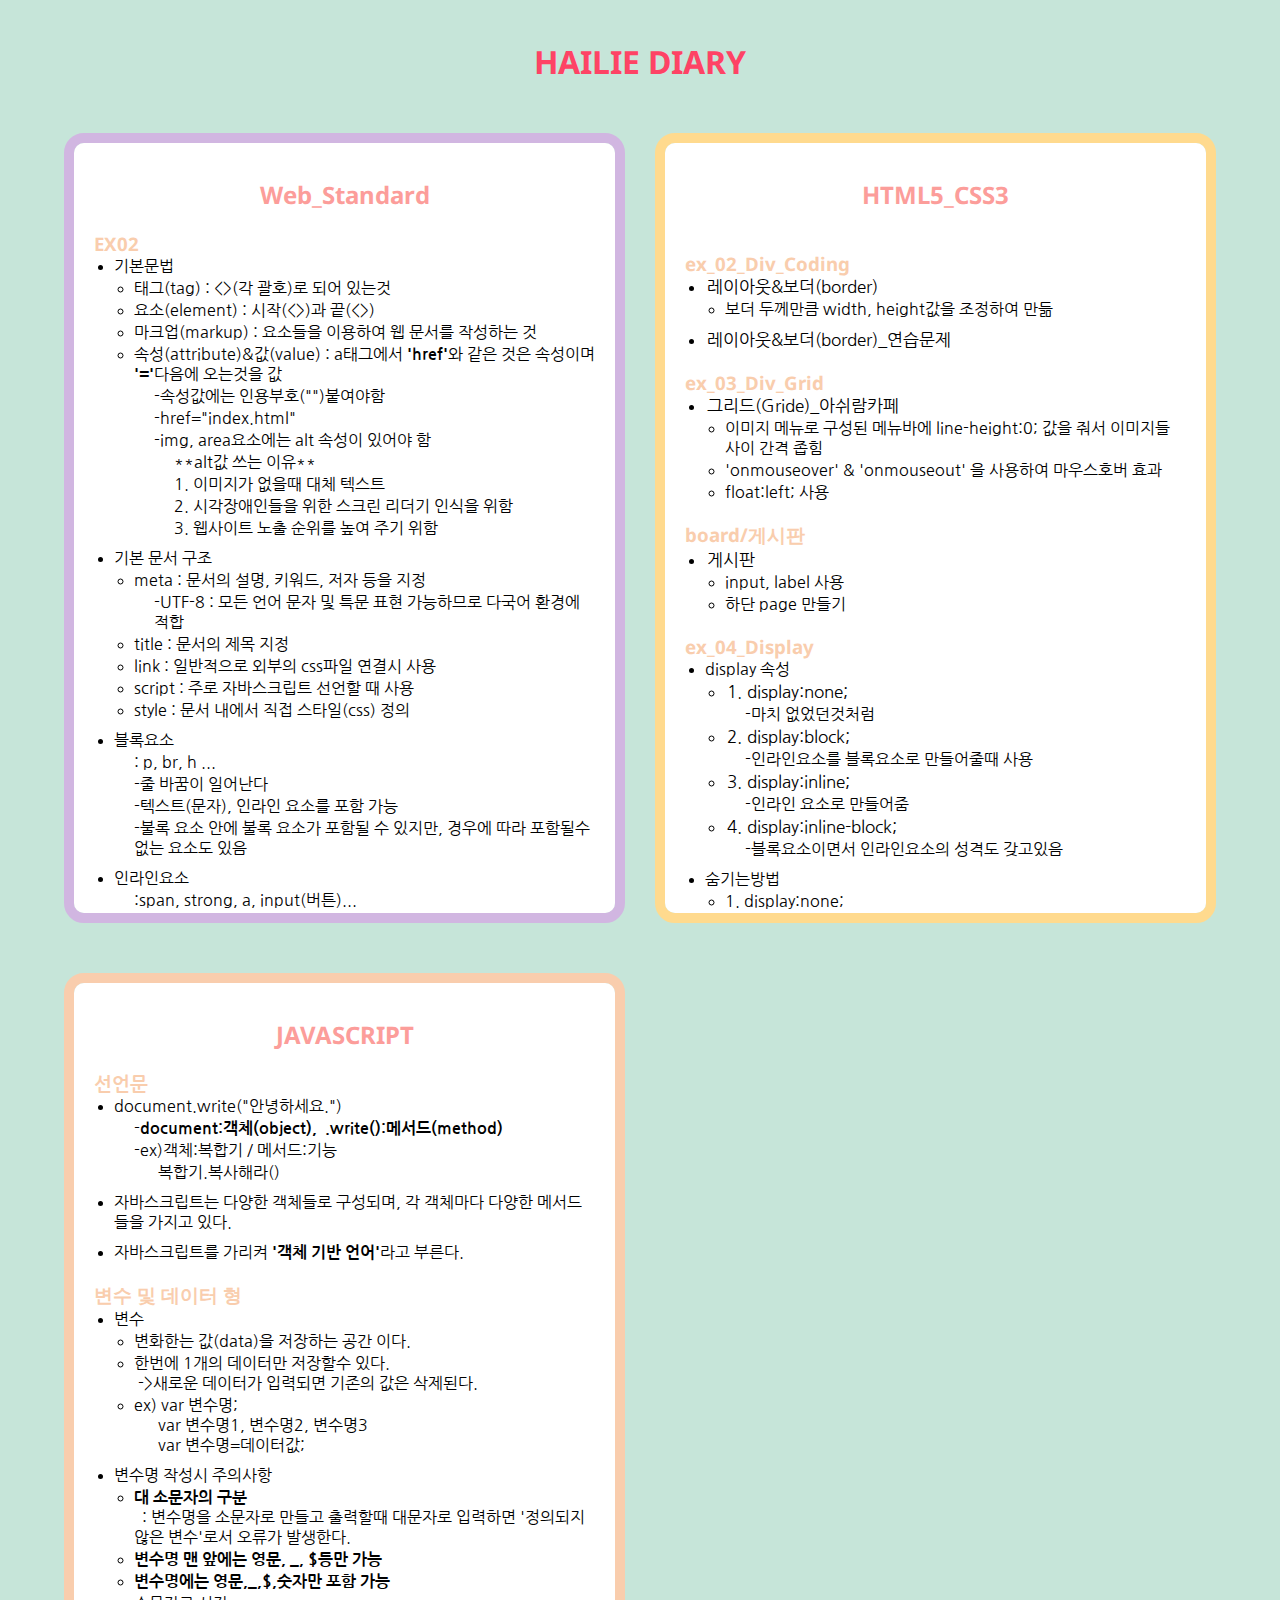
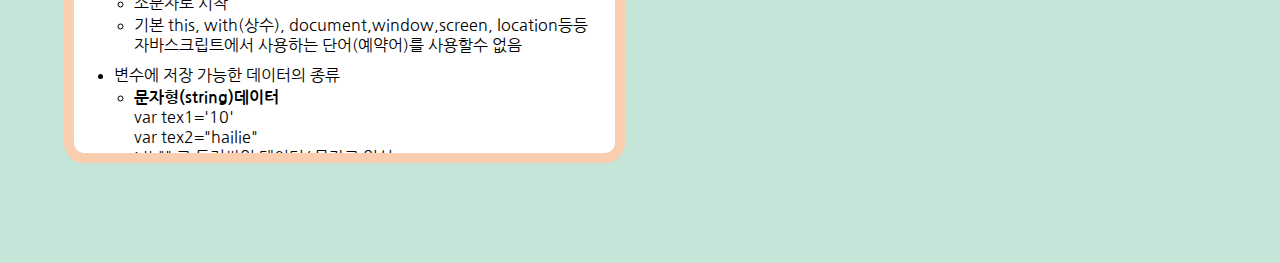
==== commit 35e25a94: "flex update" ====
--- a/diary/index.html
+++ b/diary/index.html
@@ -684,8 +684,8 @@
 					</li>
 					<!-- <h3>20190228</h3> -->
 					<li style="background-color: #ffccbc; padding: 10px 0;"><a href="flexbox/ex01.html" target="-"><strong>display:flex</strong></a>
-						<a href="https://flexboxfroggy.com/#ko" target="-">FLEX FROGGY game</a>
-						<ul>
+						<ul>
+							<li><a href="https://flexboxfroggy.com/#ko" target="-">FLEX FROGGY game</a></li>
 							<li><a href="flexbox/ex02.html" target="_">display : flex 기본 나열</a></li>
 							<li><a href="flexbox/ex03.html" target="_"><strong>flex-direction</strong></a>
 								<ul>
@@ -711,7 +711,10 @@
 									<li>space-around: 요소들 주위에 동일한 간격을 둡니다.</li>
 								</ul>
 							</li>
-							<li><a href="flexbox/ex06.html" target="_"><strong>align-item</strong></a>
+							<li><a href="flexbox/ex06.html" target="_"><strong>align-item, aling-content</strong></a>
+								<strong>align-content</strong>는 여러 줄들 사이의 간격을 지정 <br>
+								<strong>align-items</strong>는 컨테이너 안에서 어떻게 모든 요소들이 정렬하는지를 지정 <br>
+								<em>한 줄만 있는 경우, align-content는 효과를 보이지 않습니다.</em>
 								<ul>
 									<li>flex-start: 요소들을 컨테이너의 꼭대기로 정렬합니다.</li>
 									<li>flex-end: 요소들을 컨테이너의 바닥으로 정렬합니다.</li>
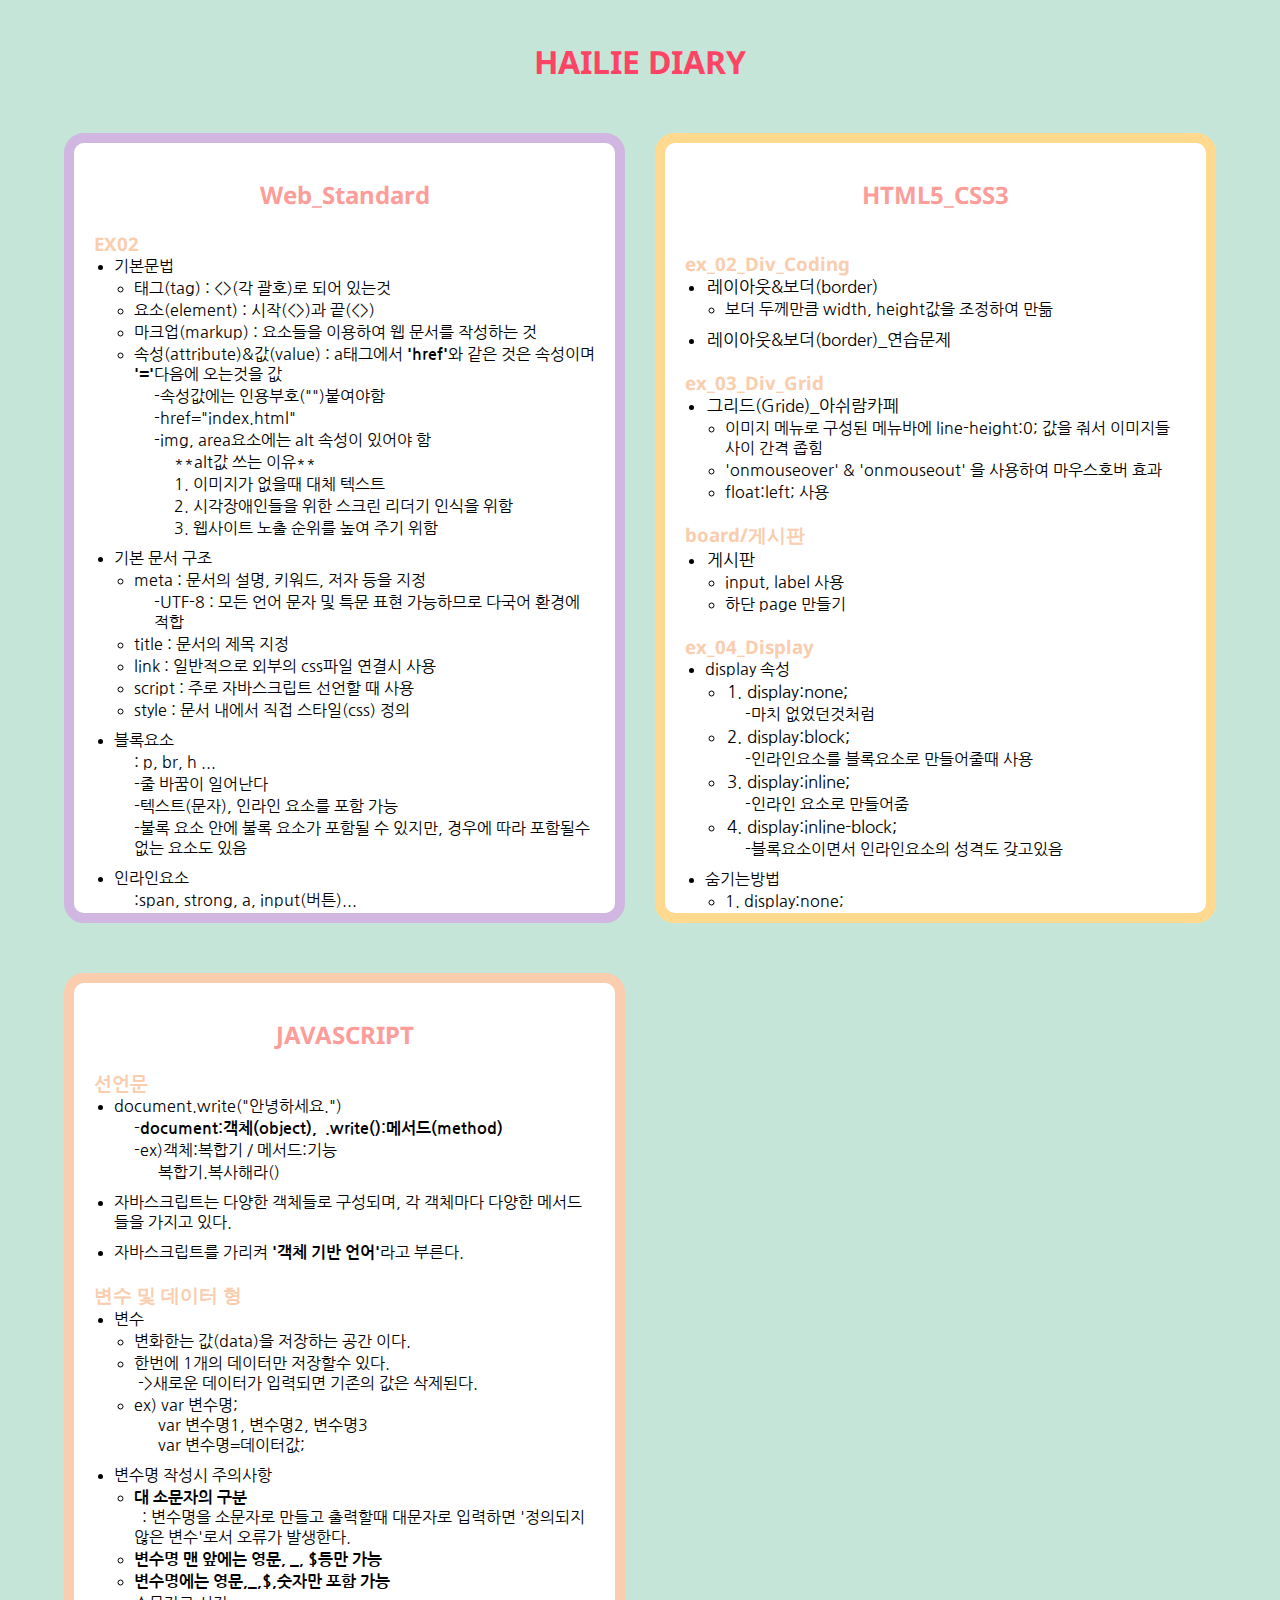
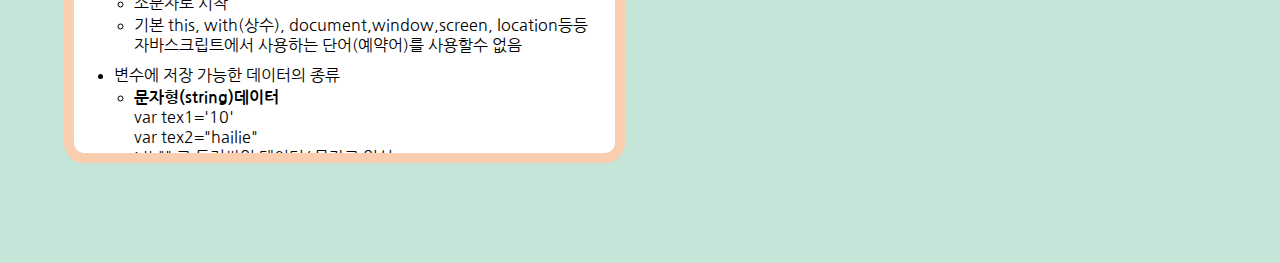
==== commit cccb447e: "22.02.02 - diary수정" ====
--- a/diary/index.html
+++ b/diary/index.html
@@ -2,6 +2,11 @@
 <html lang="ko">
 <head>
 	<meta charset="UTF-8">
+
+	<meta property="og:title" content="HAILIE DIARY"/>
+  <meta property="og:description" content="html, css 정리"/>
+  <meta property="og:image" content="https://hailie1230.github.io/study01/img/smile_mintBg.png"/>
+
 	<title>HAILIE DIARY</title>
 	<link href="https://fonts.googleapis.com/css?family=Nanum+Gothic:400,700|Noto+Sans:400,700" rel="stylesheet">
 	<style>
